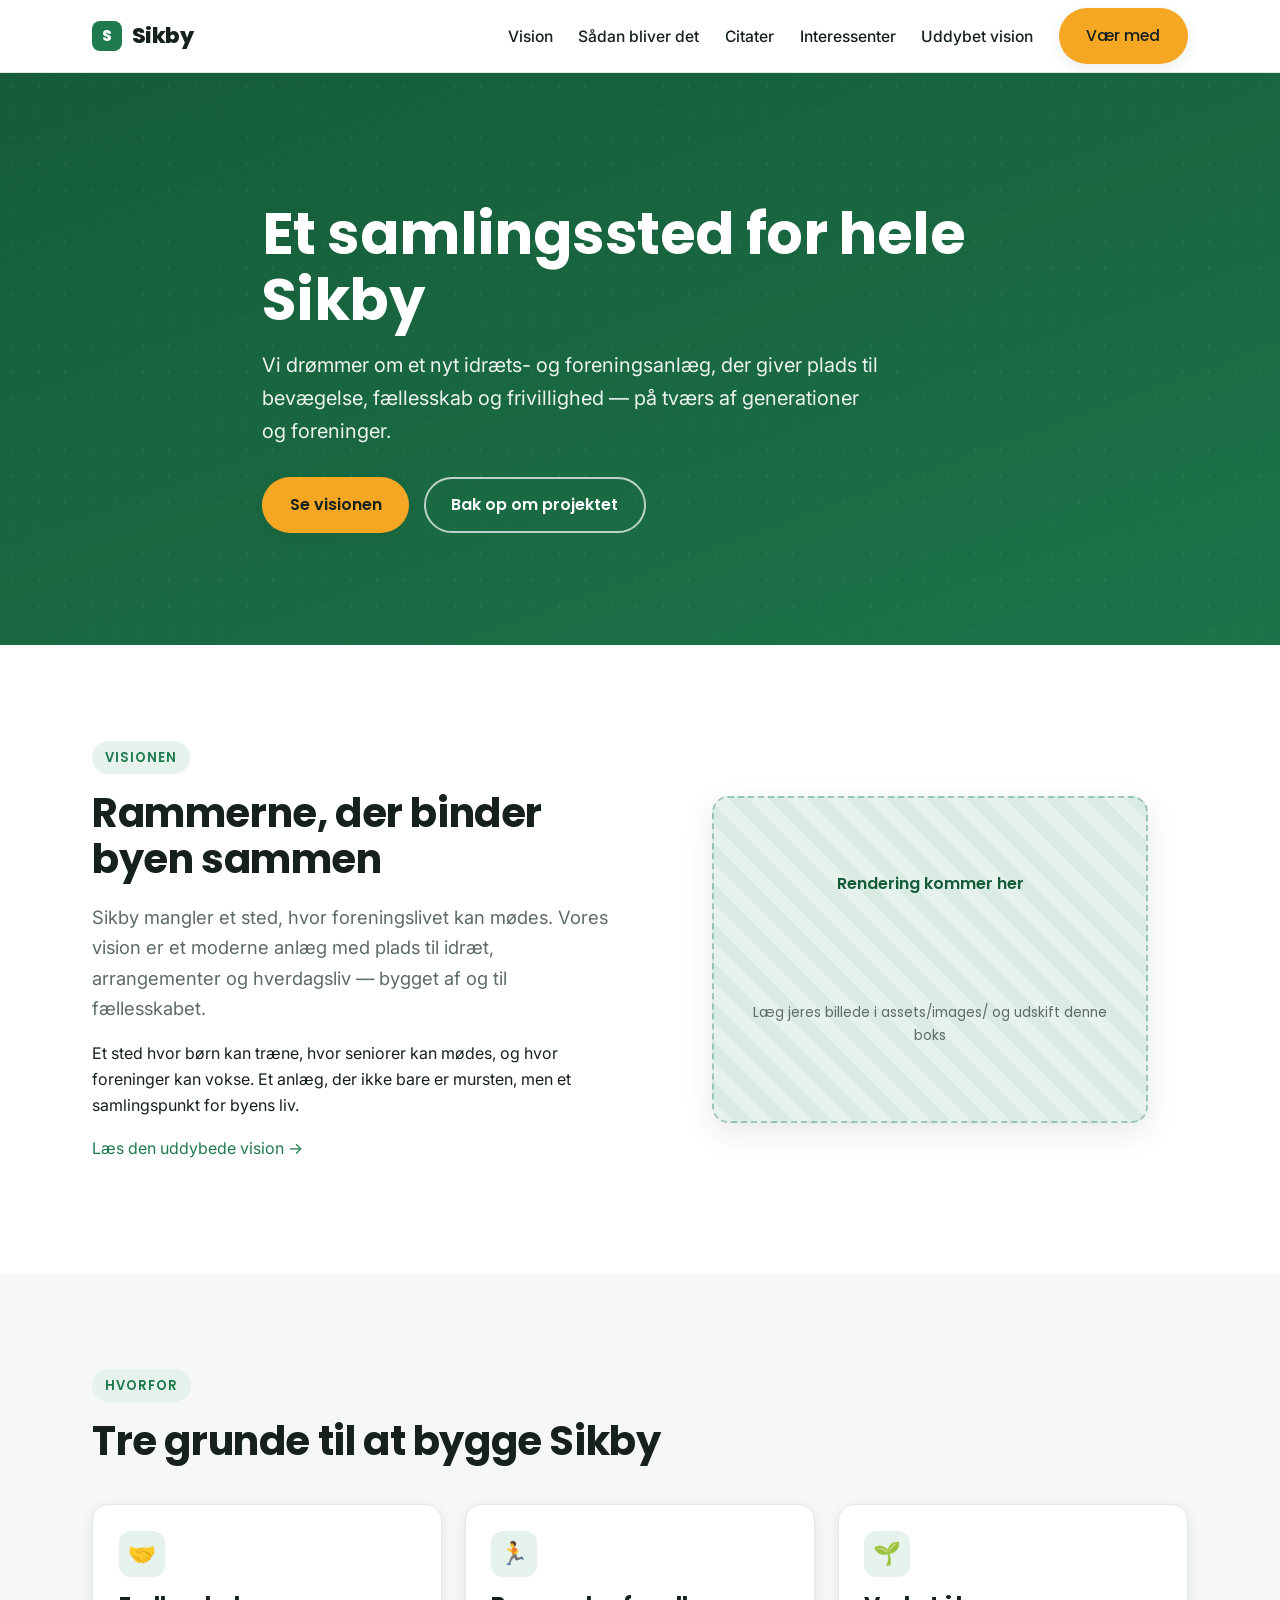
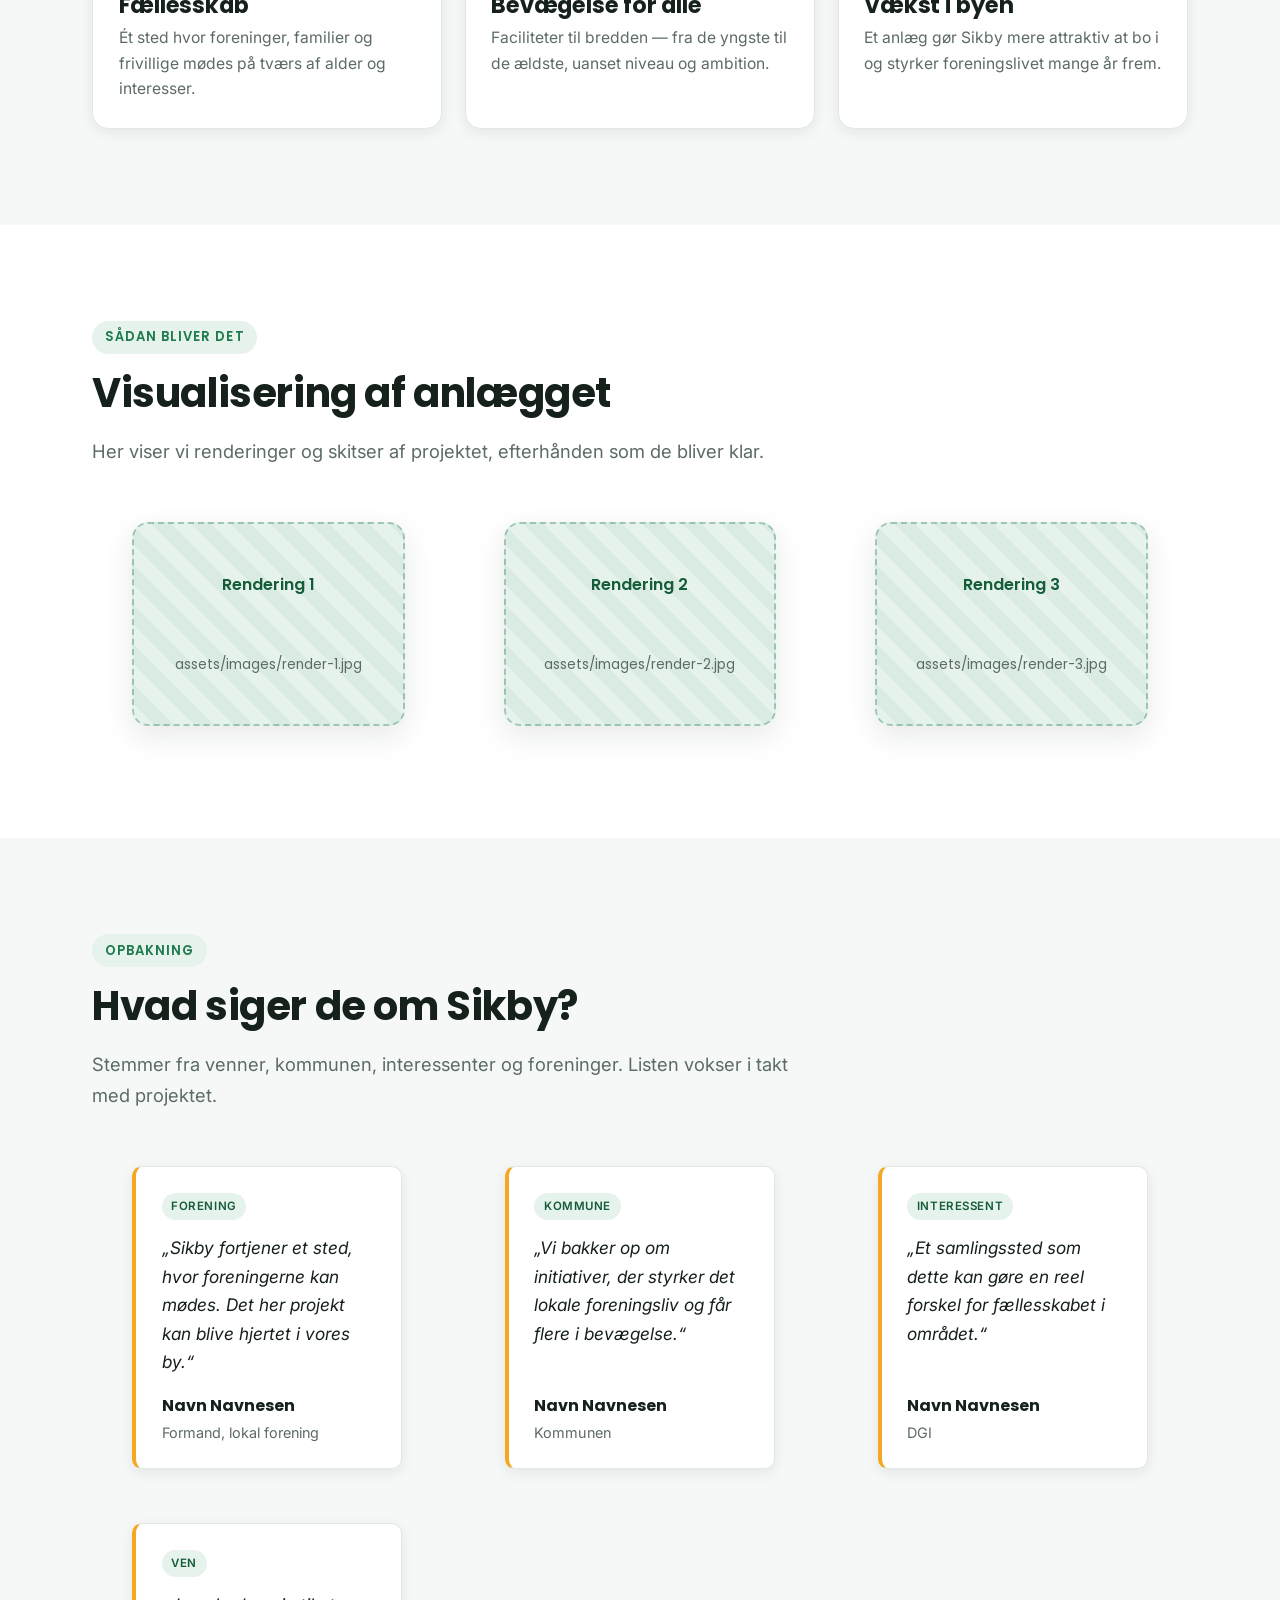
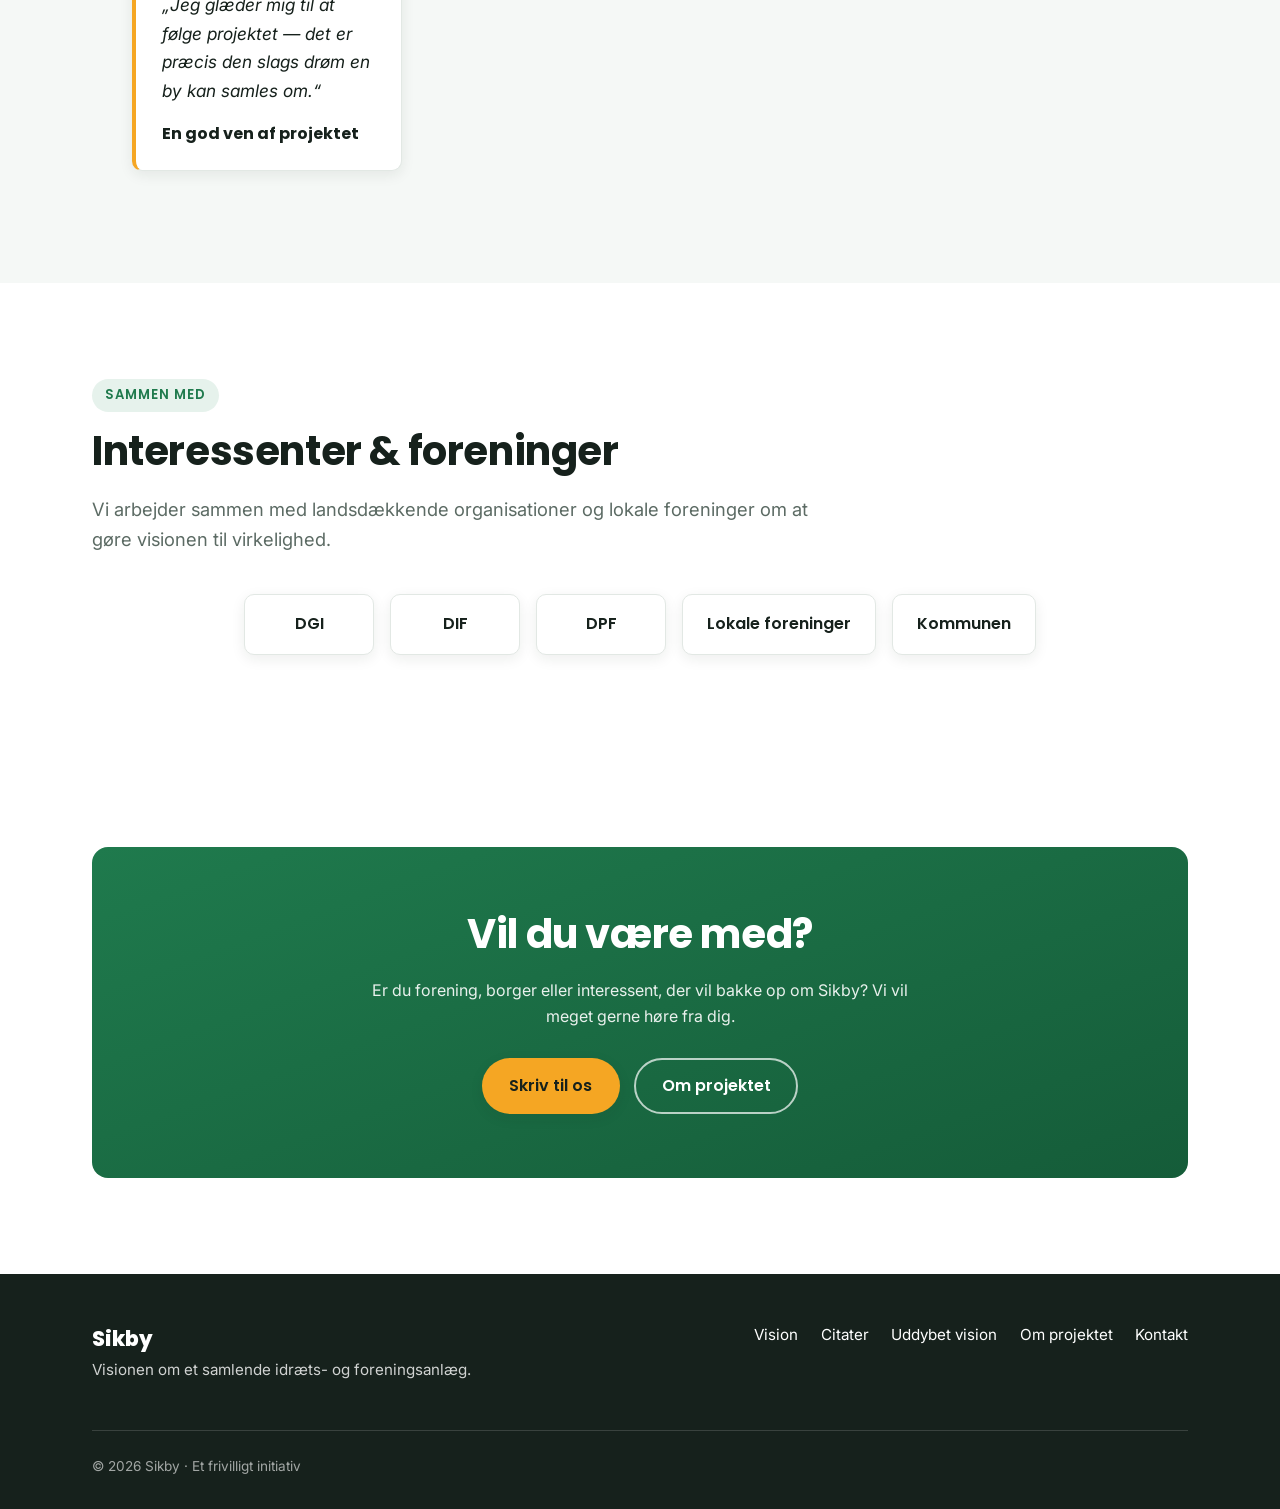
==== index.html @ d3c77702 "Første version af Sikby-sitet: one-page + vision/om undersider" ====
<!DOCTYPE html>
<html lang="da-DK">
<head>
  <meta charset="UTF-8" />
  <meta name="viewport" content="width=device-width, initial-scale=1" />
  <title>Sikby — vores vision for et samlende idræts- og foreningsanlæg</title>
  <meta name="description" content="Sikby: visionen om et nyt idræts- og foreningsanlæg, der samler byens foreninger, borgere og fællesskaber. Se visionen, læs støtten fra kommune og interessenter." />

  <!-- Open Graph (deling på Facebook/LinkedIn) -->
  <meta property="og:title" content="Sikby — vision for et nyt idræts- og foreningsanlæg" />
  <meta property="og:description" content="Et samlingssted for idræt, foreninger og fællesskab. Se visionen." />
  <meta property="og:type" content="website" />
  <meta property="og:locale" content="da_DK" />

  <link rel="preconnect" href="https://fonts.googleapis.com" />
  <link rel="preconnect" href="https://fonts.gstatic.com" crossorigin />
  <link href="https://fonts.googleapis.com/css2?family=Poppins:wght@600;700;800&family=Inter:wght@400;500;600&display=swap" rel="stylesheet" />
  <link rel="stylesheet" href="css/style.css" />
</head>
<body>

  <!-- ============ HEADER ============ -->
  <header class="site-header">
    <nav class="nav container" aria-label="Hovednavigation">
      <a href="index.html" class="brand">
        <span class="logo-dot" aria-hidden="true">S</span>
        Sikby
      </a>
      <button class="nav-toggle" aria-label="Åbn menu" aria-expanded="false" aria-controls="menu">☰</button>
      <ul class="nav-links" id="menu">
        <li><a href="#vision">Vision</a></li>
        <li><a href="#saadan">Sådan bliver det</a></li>
        <li><a href="#citater">Citater</a></li>
        <li><a href="#interessenter">Interessenter</a></li>
        <li><a href="vision.html">Uddybet vision</a></li>
        <li><a class="btn btn-accent" href="#kontakt">Vær med</a></li>
      </ul>
    </nav>
  </header>

  <main>

    <!-- ============ HERO ============ -->
    <section class="hero">
      <div class="container">
        <h1>Et samlingssted for hele Sikby</h1>
        <p>Vi drømmer om et nyt idræts- og foreningsanlæg, der giver plads til bevægelse, fællesskab og frivillighed — på tværs af generationer og foreninger.</p>
        <div class="hero-actions">
          <a class="btn btn-accent" href="#vision">Se visionen</a>
          <a class="btn btn-ghost" href="#kontakt">Bak op om projektet</a>
        </div>
      </div>
    </section>

    <!-- ============ VISION ============ -->
    <section id="vision">
      <div class="container">
        <div class="split">
          <div class="reveal">
            <span class="eyebrow">Visionen</span>
            <h2>Rammerne, der binder byen sammen</h2>
            <p class="lead">Sikby mangler et sted, hvor foreningslivet kan mødes. Vores vision er et moderne anlæg med plads til idræt, arrangementer og hverdagsliv — bygget af og til fællesskabet.</p>
            <p>Et sted hvor børn kan træne, hvor seniorer kan mødes, og hvor foreninger kan vokse. Et anlæg, der ikke bare er mursten, men et samlingspunkt for byens liv.</p>
            <p><a href="vision.html">Læs den uddybede vision →</a></p>
          </div>
          <figure class="figure reveal">
            <!-- Erstat placeholder med jeres rendering: <img src="assets/images/vision.jpg" alt="Rendering af det kommende anlæg"> -->
            <div class="placeholder">
              Rendering kommer her
              <span>Læg jeres billede i assets/images/ og udskift denne boks</span>
            </div>
          </figure>
        </div>
      </div>
    </section>

    <!-- ============ PILLARS ============ -->
    <section class="section-alt">
      <div class="container">
        <div class="section-head reveal">
          <span class="eyebrow">Hvorfor</span>
          <h2>Tre grunde til at bygge Sikby</h2>
        </div>
        <div class="grid-cards">
          <article class="card reveal">
            <div class="icon" aria-hidden="true">🤝</div>
            <h3>Fællesskab</h3>
            <p>Ét sted hvor foreninger, familier og frivillige mødes på tværs af alder og interesser.</p>
          </article>
          <article class="card reveal">
            <div class="icon" aria-hidden="true">🏃</div>
            <h3>Bevægelse for alle</h3>
            <p>Faciliteter til bredden — fra de yngste til de ældste, uanset niveau og ambition.</p>
          </article>
          <article class="card reveal">
            <div class="icon" aria-hidden="true">🌱</div>
            <h3>Vækst i byen</h3>
            <p>Et anlæg gør Sikby mere attraktiv at bo i og styrker foreningslivet mange år frem.</p>
          </article>
        </div>
      </div>
    </section>

    <!-- ============ SÅDAN BLIVER DET (galleri) ============ -->
    <section id="saadan">
      <div class="container">
        <div class="section-head reveal">
          <span class="eyebrow">Sådan bliver det</span>
          <h2>Visualisering af anlægget</h2>
          <p class="lead">Her viser vi renderinger og skitser af projektet, efterhånden som de bliver klar.</p>
        </div>
        <div class="gallery">
          <figure class="figure reveal">
            <div class="placeholder">Rendering 1<span>assets/images/render-1.jpg</span></div>
          </figure>
          <figure class="figure reveal">
            <div class="placeholder">Rendering 2<span>assets/images/render-2.jpg</span></div>
          </figure>
          <figure class="figure reveal">
            <div class="placeholder">Rendering 3<span>assets/images/render-3.jpg</span></div>
          </figure>
        </div>
      </div>
    </section>

    <!-- ============ CITATER ============ -->
    <section id="citater" class="section-alt">
      <div class="container">
        <div class="section-head reveal">
          <span class="eyebrow">Opbakning</span>
          <h2>Hvad siger de om Sikby?</h2>
          <p class="lead">Stemmer fra venner, kommunen, interessenter og foreninger. Listen vokser i takt med projektet.</p>
        </div>
        <!-- Citater indlæses fra data/quotes.json af js/main.js -->
        <div class="quotes" id="quotes-list" aria-live="polite">
          <p class="quotes-empty">Indlæser citater …</p>
        </div>
      </div>
    </section>

    <!-- ============ INTERESSENTER ============ -->
    <section id="interessenter">
      <div class="container">
        <div class="section-head reveal">
          <span class="eyebrow">Sammen med</span>
          <h2>Interessenter & foreninger</h2>
          <p class="lead">Vi arbejder sammen med landsdækkende organisationer og lokale foreninger om at gøre visionen til virkelighed.</p>
        </div>
        <div class="logos reveal">
          <!-- Skift teksten ud med logo-billeder når de er klar:
               <span class="logo-chip"><img src="assets/images/logo-dgi.svg" alt="DGI"></span> -->
          <span class="logo-chip">DGI</span>
          <span class="logo-chip">DIF</span>
          <span class="logo-chip">DPF</span>
          <span class="logo-chip">Lokale foreninger</span>
          <span class="logo-chip">Kommunen</span>
        </div>
      </div>
    </section>

    <!-- ============ CTA / KONTAKT ============ -->
    <section id="kontakt">
      <div class="container">
        <div class="cta reveal">
          <h2>Vil du være med?</h2>
          <p>Er du forening, borger eller interessent, der vil bakke op om Sikby? Vi vil meget gerne høre fra dig.</p>
          <div class="hero-actions">
            <a class="btn btn-accent" href="mailto:kontakt@sikby.dk">Skriv til os</a>
            <a class="btn btn-ghost" href="om.html">Om projektet</a>
          </div>
        </div>
      </div>
    </section>

  </main>

  <!-- ============ FOOTER ============ -->
  <footer class="site-footer">
    <div class="container">
      <div class="footer-grid">
        <div>
          <div class="footer-brand">Sikby</div>
          <p>Visionen om et samlende idræts- og foreningsanlæg.</p>
        </div>
        <ul class="footer-links">
          <li><a href="#vision">Vision</a></li>
          <li><a href="#citater">Citater</a></li>
          <li><a href="vision.html">Uddybet vision</a></li>
          <li><a href="om.html">Om projektet</a></li>
          <li><a href="#kontakt">Kontakt</a></li>
        </ul>
      </div>
      <div class="footer-bottom">
        © <span id="year"></span> Sikby · Et frivilligt initiativ
      </div>
    </div>
  </footer>

  <script src="js/main.js"></script>
</body>
</html>
---- css/style.css ----
/* ============================================================
   SIKBY — stylesheet
   Farver, fonte og logo styres via CSS-variabler herunder.
   Skift dem, når den endelige visuelle identitet er klar.
   ============================================================ */

:root {
  /* --- Brandfarver (skift disse for at re-brande hele sitet) --- */
  --color-primary:        #1f7a4d;   /* hovedfarve — grøn (idræt/natur) */
  --color-primary-dark:   #155c39;
  --color-primary-light:  #e6f2ec;
  --color-accent:         #f5a623;   /* energisk accent — orange/amber */
  --color-accent-dark:    #d98a0b;

  /* --- Neutrale --- */
  --color-ink:            #16211c;   /* tekst */
  --color-muted:          #5c6b64;   /* dæmpet tekst */
  --color-bg:             #ffffff;
  --color-bg-alt:         #f5f8f6;   /* sektions-baggrund */
  --color-line:           #e2e8e4;

  /* --- Typografi --- */
  --font-head: "Poppins", system-ui, -apple-system, "Segoe UI", sans-serif;
  --font-body: "Inter", system-ui, -apple-system, "Segoe UI", sans-serif;

  /* --- Layout --- */
  --maxw: 1160px;
  --radius: 16px;
  --radius-sm: 10px;
  --shadow: 0 10px 30px rgba(20, 40, 30, 0.10);
  --shadow-sm: 0 4px 14px rgba(20, 40, 30, 0.08);
  --gap: clamp(1rem, 3vw, 2rem);
}

/* ------------------------------------------------------------ */
/* Reset / grundlag                                             */
/* ------------------------------------------------------------ */
*, *::before, *::after { box-sizing: border-box; }
html { scroll-behavior: smooth; scroll-padding-top: 84px; }
body {
  margin: 0;
  font-family: var(--font-body);
  color: var(--color-ink);
  background: var(--color-bg);
  line-height: 1.65;
  -webkit-font-smoothing: antialiased;
}
img { max-width: 100%; display: block; }
a { color: var(--color-primary); text-decoration: none; }
a:hover { text-decoration: underline; }

h1, h2, h3, h4 {
  font-family: var(--font-head);
  line-height: 1.15;
  margin: 0 0 .5em;
  font-weight: 700;
  letter-spacing: -0.01em;
}
h1 { font-size: clamp(2.2rem, 5.5vw, 3.6rem); }
h2 { font-size: clamp(1.7rem, 3.5vw, 2.5rem); }
h3 { font-size: clamp(1.15rem, 2vw, 1.4rem); }
p  { margin: 0 0 1rem; }

.container {
  width: 100%;
  max-width: var(--maxw);
  margin-inline: auto;
  padding-inline: clamp(1rem, 4vw, 2rem);
}

/* ------------------------------------------------------------ */
/* Knapper                                                      */
/* ------------------------------------------------------------ */
.btn {
  display: inline-block;
  font-family: var(--font-head);
  font-weight: 600;
  font-size: 1rem;
  padding: .8rem 1.6rem;
  border-radius: 999px;
  border: 2px solid transparent;
  cursor: pointer;
  transition: transform .15s ease, box-shadow .15s ease, background .15s ease;
  text-decoration: none;
}
.btn:hover { text-decoration: none; transform: translateY(-2px); }
.btn-primary { background: var(--color-primary); color: #fff; box-shadow: var(--shadow-sm); }
.btn-primary:hover { background: var(--color-primary-dark); }
.btn-accent { background: var(--color-accent); color: #16211c; box-shadow: var(--shadow-sm); }
.btn-accent:hover { background: var(--color-accent-dark); }
.btn-ghost { background: transparent; color: #fff; border-color: rgba(255,255,255,.7); }
.btn-ghost:hover { background: rgba(255,255,255,.12); }

/* ------------------------------------------------------------ */
/* Header / navigation                                          */
/* ------------------------------------------------------------ */
.site-header {
  position: sticky;
  top: 0;
  z-index: 100;
  background: rgba(255,255,255,.92);
  backdrop-filter: blur(8px);
  border-bottom: 1px solid var(--color-line);
}
.nav {
  display: flex;
  align-items: center;
  justify-content: space-between;
  height: 72px;
}
.brand {
  display: flex;
  align-items: center;
  gap: .6rem;
  font-family: var(--font-head);
  font-weight: 800;
  font-size: 1.35rem;
  color: var(--color-ink);
  letter-spacing: -0.02em;
}
.brand:hover { text-decoration: none; }
.brand .logo-dot {
  width: 30px; height: 30px; border-radius: 8px;
  background: var(--color-primary);
  display: inline-grid; place-items: center;
  color: #fff; font-size: .95rem;
}
.nav-links {
  display: flex;
  align-items: center;
  gap: 1.6rem;
  list-style: none;
  margin: 0; padding: 0;
}
.nav-links a {
  color: var(--color-ink);
  font-weight: 500;
  font-size: .98rem;
}
.nav-links a:hover { color: var(--color-primary); text-decoration: none; }
.nav-toggle {
  display: none;
  background: none; border: 0; cursor: pointer;
  padding: .4rem; font-size: 1.6rem; color: var(--color-ink);
}

@media (max-width: 820px) {
  .nav-toggle { display: block; }
  .nav-links {
    position: absolute;
    top: 72px; left: 0; right: 0;
    flex-direction: column;
    align-items: flex-start;
    gap: 0;
    background: #fff;
    border-bottom: 1px solid var(--color-line);
    padding: .5rem 0;
    box-shadow: var(--shadow);
    display: none;
  }
  .nav-links.open { display: flex; }
  .nav-links li { width: 100%; }
  .nav-links a { display: block; padding: .9rem clamp(1rem, 4vw, 2rem); width: 100%; }
  .nav-links .btn { margin: .5rem clamp(1rem, 4vw, 2rem); }
}

/* ------------------------------------------------------------ */
/* Sektioner                                                    */
/* ------------------------------------------------------------ */
section { padding: clamp(3.5rem, 8vw, 6rem) 0; }
.section-alt { background: var(--color-bg-alt); }
.section-head { max-width: 720px; margin-bottom: 2.5rem; }
.eyebrow {
  display: inline-block;
  font-family: var(--font-head);
  font-weight: 600;
  font-size: .82rem;
  letter-spacing: .08em;
  text-transform: uppercase;
  color: var(--color-primary);
  background: var(--color-primary-light);
  padding: .35rem .8rem;
  border-radius: 999px;
  margin-bottom: 1rem;
}
.lead { font-size: 1.15rem; color: var(--color-muted); }

/* ------------------------------------------------------------ */
/* Hero                                                         */
/* ------------------------------------------------------------ */
.hero {
  position: relative;
  color: #fff;
  padding: clamp(4rem, 12vw, 8rem) 0 clamp(4rem, 10vw, 7rem);
  background:
    linear-gradient(160deg, rgba(21,92,57,.92), rgba(31,122,77,.78)),
    var(--color-primary-dark);
  overflow: hidden;
}
.hero::after {
  /* dekorativt mønster / kan erstattes af et baggrundsfoto senere */
  content: "";
  position: absolute; inset: 0;
  background-image: radial-gradient(rgba(255,255,255,.10) 1.5px, transparent 1.5px);
  background-size: 26px 26px;
  opacity: .6;
  pointer-events: none;
}
.hero .container { position: relative; z-index: 1; max-width: 820px; }
.hero h1 { color: #fff; margin-bottom: 1rem; }
.hero p { font-size: 1.25rem; color: rgba(255,255,255,.92); max-width: 620px; }
.hero-actions { display: flex; flex-wrap: wrap; gap: .9rem; margin-top: 1.8rem; }

/* ------------------------------------------------------------ */
/* Vision (billede + tekst)                                     */
/* ------------------------------------------------------------ */
.split {
  display: grid;
  grid-template-columns: 1fr 1fr;
  gap: clamp(2rem, 5vw, 4rem);
  align-items: center;
}
@media (max-width: 820px) { .split { grid-template-columns: 1fr; } }

.figure {
  border-radius: var(--radius);
  overflow: hidden;
  box-shadow: var(--shadow);
  background: var(--color-primary-light);
}
.figure img { width: 100%; height: 100%; object-fit: cover; aspect-ratio: 4/3; }
.figure figcaption {
  font-size: .85rem; color: var(--color-muted);
  padding: .6rem .9rem; background: #fff;
}

/* Placeholder-boks til billeder der endnu ikke er uploadet */
.placeholder {
  aspect-ratio: 4/3;
  display: grid; place-items: center;
  text-align: center;
  color: var(--color-primary-dark);
  background:
    repeating-linear-gradient(45deg, transparent, transparent 14px, rgba(31,122,77,.06) 14px, rgba(31,122,77,.06) 28px),
    var(--color-primary-light);
  border: 2px dashed rgba(31,122,77,.35);
  border-radius: var(--radius);
  padding: 1.5rem;
  font-family: var(--font-head);
  font-weight: 600;
}
.placeholder span { display:block; font-weight: 400; font-size:.85rem; color: var(--color-muted); margin-top:.4rem; }

/* ------------------------------------------------------------ */
/* Feature/pillar-kort                                          */
/* ------------------------------------------------------------ */
.grid-cards {
  display: grid;
  grid-template-columns: repeat(auto-fit, minmax(240px, 1fr));
  gap: 1.4rem;
}
.card {
  background: #fff;
  border: 1px solid var(--color-line);
  border-radius: var(--radius);
  padding: 1.6rem;
  box-shadow: var(--shadow-sm);
  transition: transform .15s ease, box-shadow .15s ease;
}
.card:hover { transform: translateY(-4px); box-shadow: var(--shadow); }
.card .icon {
  width: 46px; height: 46px; border-radius: 12px;
  background: var(--color-primary-light); color: var(--color-primary);
  display: grid; place-items: center; font-size: 1.4rem;
  margin-bottom: 1rem;
}
.card h3 { margin-bottom: .4rem; }
.card p { color: var(--color-muted); margin: 0; font-size: .98rem; }

/* ------------------------------------------------------------ */
/* Galleri (renderinger)                                        */
/* ------------------------------------------------------------ */
.gallery {
  display: grid;
  grid-template-columns: repeat(auto-fit, minmax(260px, 1fr));
  gap: 1.2rem;
}

/* ------------------------------------------------------------ */
/* Citater                                                      */
/* ------------------------------------------------------------ */
.quotes {
  display: grid;
  grid-template-columns: repeat(auto-fill, minmax(300px, 1fr));
  gap: 1.4rem;
}
.quote {
  background: #fff;
  border: 1px solid var(--color-line);
  border-left: 4px solid var(--color-accent);
  border-radius: var(--radius-sm);
  padding: 1.6rem 1.6rem 1.4rem;
  box-shadow: var(--shadow-sm);
  display: flex; flex-direction: column;
}
.quote blockquote {
  margin: 0 0 1rem;
  font-size: 1.08rem;
  font-style: italic;
  color: var(--color-ink);
}
.quote .who { margin-top: auto; }
.quote .who strong { display: block; font-family: var(--font-head); }
.quote .who span { font-size: .9rem; color: var(--color-muted); }
.quote .role-tag {
  align-self: flex-start;
  font-size: .72rem; letter-spacing: .05em; text-transform: uppercase;
  font-weight: 600;
  color: var(--color-primary-dark);
  background: var(--color-primary-light);
  padding: .25rem .6rem; border-radius: 999px;
  margin-bottom: .9rem;
}
.quotes-empty { color: var(--color-muted); font-style: italic; }

/* ------------------------------------------------------------ */
/* Interessenter / logoer                                       */
/* ------------------------------------------------------------ */
.logos {
  display: flex; flex-wrap: wrap; gap: 1rem; justify-content: center;
}
.logo-chip {
  display: flex; align-items: center; gap: .6rem;
  background: #fff; border: 1px solid var(--color-line);
  border-radius: var(--radius-sm);
  padding: 1rem 1.5rem;
  font-family: var(--font-head); font-weight: 600;
  color: var(--color-ink);
  box-shadow: var(--shadow-sm);
  min-width: 130px; justify-content: center;
}
.logo-chip img { height: 40px; width: auto; }

/* ------------------------------------------------------------ */
/* CTA / kontakt                                                */
/* ------------------------------------------------------------ */
.cta {
  background: linear-gradient(160deg, var(--color-primary), var(--color-primary-dark));
  color: #fff; text-align: center;
  border-radius: var(--radius);
  padding: clamp(2.5rem, 6vw, 4rem);
}
.cta h2 { color: #fff; }
.cta p { color: rgba(255,255,255,.9); max-width: 560px; margin-inline: auto; }
.cta .hero-actions { justify-content: center; }

/* ------------------------------------------------------------ */
/* Footer                                                       */
/* ------------------------------------------------------------ */
.site-footer {
  background: var(--color-ink);
  color: rgba(255,255,255,.8);
  padding: 3rem 0 2rem;
  font-size: .95rem;
}
.site-footer a { color: #fff; }
.footer-grid {
  display: flex; flex-wrap: wrap; gap: 2rem;
  justify-content: space-between; align-items: flex-start;
}
.footer-brand { font-family: var(--font-head); font-weight: 800; font-size: 1.3rem; color:#fff; }
.footer-links { display: flex; flex-wrap: wrap; gap: 1.4rem; list-style: none; padding: 0; margin: 0; }
.footer-bottom {
  margin-top: 2rem; padding-top: 1.5rem;
  border-top: 1px solid rgba(255,255,255,.15);
  font-size: .85rem; color: rgba(255,255,255,.6);
}

/* ------------------------------------------------------------ */
/* Reveal-animation ved scroll                                  */
/* ------------------------------------------------------------ */
.reveal { opacity: 0; transform: translateY(24px); transition: opacity .6s ease, transform .6s ease; }
.reveal.visible { opacity: 1; transform: none; }
@media (prefers-reduced-motion: reduce) {
  html { scroll-behavior: auto; }
  .reveal { opacity: 1; transform: none; transition: none; }
}
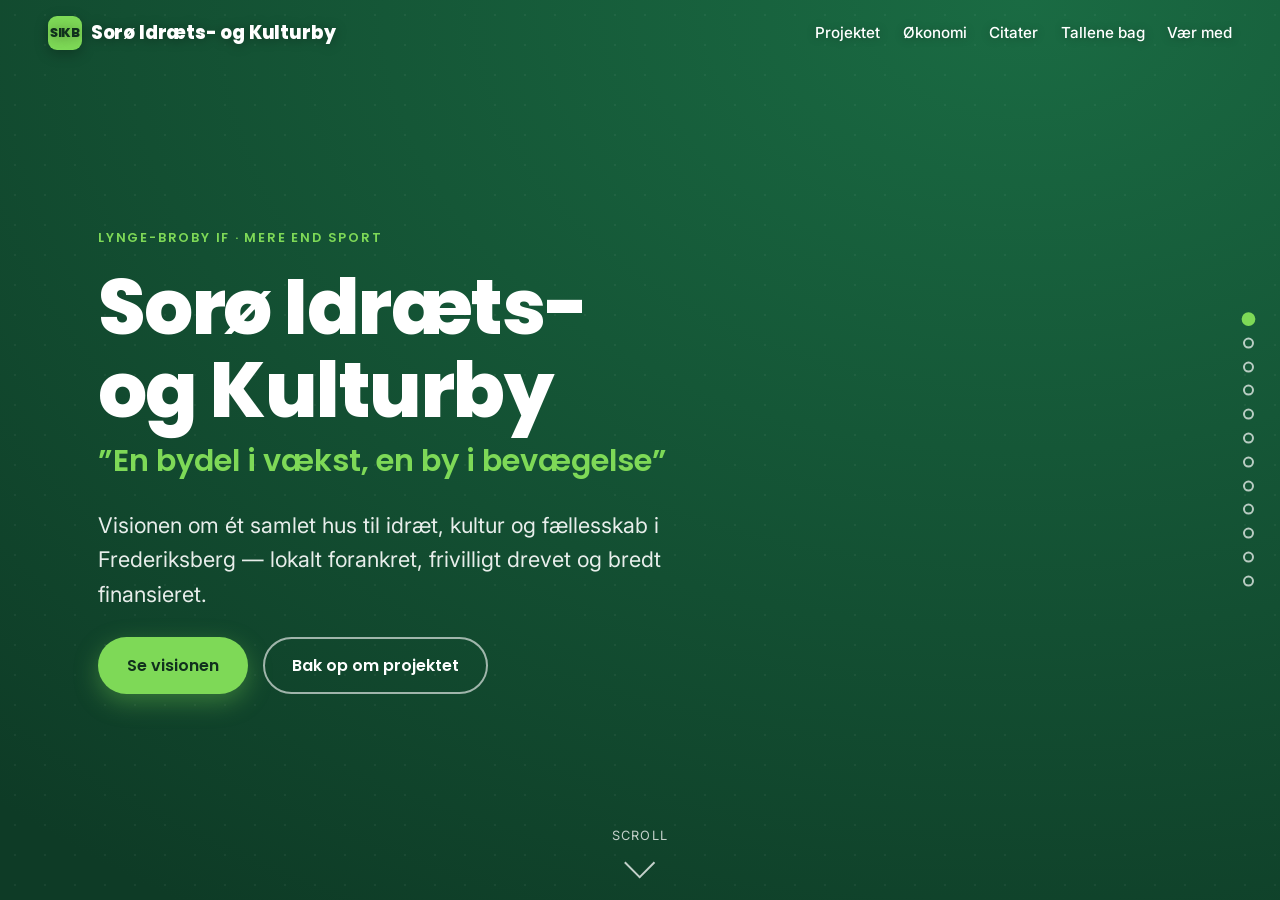
==== commit 144a0d7a: "Rebrand til Sorø Idræts- og Kulturby (SIKB) + fuldskærms slide-deck - Forsiden bygget om til scroll-" ====
--- a/index.html
+++ b/index.html
@@ -3,12 +3,11 @@
 <head>
   <meta charset="UTF-8" />
   <meta name="viewport" content="width=device-width, initial-scale=1" />
-  <title>Sikby — vores vision for et samlende idræts- og foreningsanlæg</title>
-  <meta name="description" content="Sikby: visionen om et nyt idræts- og foreningsanlæg, der samler byens foreninger, borgere og fællesskaber. Se visionen, læs støtten fra kommune og interessenter." />
-
-  <!-- Open Graph (deling på Facebook/LinkedIn) -->
-  <meta property="og:title" content="Sikby — vision for et nyt idræts- og foreningsanlæg" />
-  <meta property="og:description" content="Et samlingssted for idræt, foreninger og fællesskab. Se visionen." />
+  <title>Sorø Idræts- og Kulturby (SIKB) — En bydel i vækst, en by i bevægelse</title>
+  <meta name="description" content="Sorø Idræts- og Kulturby (SIKB): visionen om et samlet idræts- og kulturhus på Dyhr Park, Frederiksberg. Bygget af Lynge-Broby IF — lokalt forankret, frivilligt drevet, bredt finansieret." />
+
+  <meta property="og:title" content="Sorø Idræts- og Kulturby (SIKB)" />
+  <meta property="og:description" content="En bydel i vækst, en by i bevægelse. Visionen om et samlet idræts- og kulturhus i Frederiksberg." />
   <meta property="og:type" content="website" />
   <meta property="og:locale" content="da_DK" />
 
@@ -19,182 +18,224 @@
 </head>
 <body>
 
-  <!-- ============ HEADER ============ -->
-  <header class="site-header">
-    <nav class="nav container" aria-label="Hovednavigation">
-      <a href="index.html" class="brand">
-        <span class="logo-dot" aria-hidden="true">S</span>
-        Sikby
-      </a>
-      <button class="nav-toggle" aria-label="Åbn menu" aria-expanded="false" aria-controls="menu">☰</button>
-      <ul class="nav-links" id="menu">
-        <li><a href="#vision">Vision</a></li>
-        <li><a href="#saadan">Sådan bliver det</a></li>
-        <li><a href="#citater">Citater</a></li>
-        <li><a href="#interessenter">Interessenter</a></li>
-        <li><a href="vision.html">Uddybet vision</a></li>
-        <li><a class="btn btn-accent" href="#kontakt">Vær med</a></li>
-      </ul>
+  <div class="progress" id="progress"></div>
+
+  <!-- ============ TOP-BAR ============ -->
+  <div class="topbar">
+    <a href="index.html" class="brand"><span class="mark">SIKB</span>Sorø Idræts- og Kulturby</a>
+    <nav class="top-links" aria-label="Genveje">
+      <a href="#slide-projektet">Projektet</a>
+      <a href="#slide-oekonomi">Økonomi</a>
+      <a href="#slide-citater">Citater</a>
+      <a href="oekonomi.html">Tallene bag</a>
+      <a href="#slide-kontakt">Vær med</a>
     </nav>
-  </header>
-
-  <main>
-
-    <!-- ============ HERO ============ -->
-    <section class="hero">
-      <div class="container">
-        <h1>Et samlingssted for hele Sikby</h1>
-        <p>Vi drømmer om et nyt idræts- og foreningsanlæg, der giver plads til bevægelse, fællesskab og frivillighed — på tværs af generationer og foreninger.</p>
-        <div class="hero-actions">
-          <a class="btn btn-accent" href="#vision">Se visionen</a>
-          <a class="btn btn-ghost" href="#kontakt">Bak op om projektet</a>
-        </div>
-      </div>
-    </section>
-
-    <!-- ============ VISION ============ -->
-    <section id="vision">
+  </div>
+
+  <!-- ============ PRIK-NAVIGATION ============ -->
+  <nav class="dots" id="dots" aria-label="Slide-navigation"></nav>
+
+  <!-- ============ DECK ============ -->
+  <main class="deck" id="deck">
+
+    <!-- 1 · HERO -->
+    <section class="slide slide-dark hero-slide" id="slide-hero" data-label="Forside">
+      <div class="container">
+        <span class="kicker reveal">Lynge-Broby IF · Mere end sport</span>
+        <h1 class="reveal d1">Sorø Idræts-<br>og Kulturby</h1>
+        <p class="hero-tagline reveal d2">”En bydel i vækst, en by i bevægelse”</p>
+        <p class="slide-lead reveal d3">Visionen om ét samlet hus til idræt, kultur og fællesskab i Frederiksberg — lokalt forankret, frivilligt drevet og bredt finansieret.</p>
+        <div class="hero-actions reveal d4">
+          <a class="btn btn-lime" href="#slide-behovet">Se visionen</a>
+          <a class="btn btn-ghost" href="#slide-kontakt">Bak op om projektet</a>
+        </div>
+      </div>
+      <div class="scroll-hint" aria-hidden="true"><span>Scroll</span><span class="chev"></span></div>
+    </section>
+
+    <!-- 2 · BEHOVET -->
+    <section class="slide slide-light" id="slide-behovet" data-label="Behovet">
+      <div class="container">
+        <div class="section-head">
+          <span class="kicker reveal">Behovet</span>
+          <h2 class="reveal d1">Hvorfor — og hvorfor nu</h2>
+          <p class="slide-lead reveal d2">Frederiksberg-bydelen vokser hurtigt — men mangler idræts-, kultur- og mødesteder. Behovet er akut og anerkendt.</p>
+        </div>
+        <div class="grid-cards">
+          <article class="card reveal d2"><div class="num">1</div><h3>Et anerkendt behov</h3><p>Også kommunen ser, at den voksende bydel mangler tilbud til idræt, kultur og samvær på tværs af alder.</p></article>
+          <article class="card reveal d3"><div class="num">2</div><h3>Ellers kommunens opgave</h3><p>Tager foreninger og frivillige ikke lead, skal kommunen selv etablere og drive tilbuddet — for fuld kommunal regning.</p></article>
+          <article class="card reveal d4"><div class="num">3</div><h3>Vi løfter opgaven</h3><p>Lokalt forankret, frivilligt drevet og bredt finansieret. Kommunen bidrager med medfinansiering, ikke fuld udgift.</p></article>
+        </div>
+      </div>
+    </section>
+
+    <!-- 3 · PROJEKTET -->
+    <section class="slide slide-deep" id="slide-projektet" data-label="Projektet">
+      <div class="container">
+        <span class="kicker reveal">Projektet</span>
+        <h2 class="reveal d1">Ca. 2.900 m² under ét tag</h2>
+        <p class="slide-lead reveal d2">Et samlet hus, der giver plads til idræt, kultur og hverdagsliv — side om side.</p>
+        <ul class="facility-list">
+          <li class="reveal d2"><span class="fm">980 m²</span> Multihal</li>
+          <li class="reveal d2"><span class="fm">1.377 m²</span> Padelbaner (5 stk.)</li>
+          <li class="reveal d3"><span class="fm">240 m²</span> Lounge-område</li>
+          <li class="reveal d3"><span class="fm">189 m²</span> Café / klubhus</li>
+          <li class="reveal d4"><span class="fm">2 × 32 m²</span> Omklædning</li>
+          <li class="reveal d4"><span class="fm">+</span> Mødelokale, depot, teknik og WC</li>
+        </ul>
+      </div>
+    </section>
+
+    <!-- 4 · PLACERING -->
+    <section class="slide slide-light" id="slide-placering" data-label="Placering">
       <div class="container">
         <div class="split">
-          <div class="reveal">
-            <span class="eyebrow">Visionen</span>
-            <h2>Rammerne, der binder byen sammen</h2>
-            <p class="lead">Sikby mangler et sted, hvor foreningslivet kan mødes. Vores vision er et moderne anlæg med plads til idræt, arrangementer og hverdagsliv — bygget af og til fællesskabet.</p>
-            <p>Et sted hvor børn kan træne, hvor seniorer kan mødes, og hvor foreninger kan vokse. Et anlæg, der ikke bare er mursten, men et samlingspunkt for byens liv.</p>
-            <p><a href="vision.html">Læs den uddybede vision →</a></p>
-          </div>
-          <figure class="figure reveal">
-            <!-- Erstat placeholder med jeres rendering: <img src="assets/images/vision.jpg" alt="Rendering af det kommende anlæg"> -->
-            <div class="placeholder">
-              Rendering kommer her
-              <span>Læg jeres billede i assets/images/ og udskift denne boks</span>
-            </div>
+          <div>
+            <span class="kicker reveal">Placering</span>
+            <h2 class="reveal d1">På Dyhr Park, Frederiksberg</h2>
+            <p class="slide-lead reveal d2">Hallen placeres på græsanlægget, ca. 75–100 m fra den eksisterende hal.</p>
+            <p class="reveal d3">Det bevarer kunstgræs- og fodboldbanerne og giver plads til en samlet sportsby på sigt.</p>
+          </div>
+          <figure class="figure reveal d2">
+            <!-- Erstat med kort eller foto: <img src="assets/images/placering.jpg" alt="Placering på Dyhr Park"> -->
+            <div class="placeholder">Kort / luftfoto<span>assets/images/placering.jpg</span></div>
           </figure>
         </div>
       </div>
     </section>
 
-    <!-- ============ PILLARS ============ -->
-    <section class="section-alt">
-      <div class="container">
-        <div class="section-head reveal">
-          <span class="eyebrow">Hvorfor</span>
-          <h2>Tre grunde til at bygge Sikby</h2>
+    <!-- 5 · VISUALISERING -->
+    <section class="slide slide-deep" id="slide-visualisering" data-label="Visualisering">
+      <div class="container">
+        <div class="section-head">
+          <span class="kicker reveal">Sådan kommer det til at se ud</span>
+          <h2 class="reveal d1">Visualisering af huset</h2>
+          <p class="slide-lead reveal d2">Stemningsbilleder af, hvordan huset kan tage sig ud — med café og ophold ud mod fodboldbanerne. Det endelige udtryk fastlægges i projekteringen.</p>
         </div>
         <div class="grid-cards">
-          <article class="card reveal">
-            <div class="icon" aria-hidden="true">🤝</div>
-            <h3>Fællesskab</h3>
-            <p>Ét sted hvor foreninger, familier og frivillige mødes på tværs af alder og interesser.</p>
-          </article>
-          <article class="card reveal">
-            <div class="icon" aria-hidden="true">🏃</div>
-            <h3>Bevægelse for alle</h3>
-            <p>Faciliteter til bredden — fra de yngste til de ældste, uanset niveau og ambition.</p>
-          </article>
-          <article class="card reveal">
-            <div class="icon" aria-hidden="true">🌱</div>
-            <h3>Vækst i byen</h3>
-            <p>Et anlæg gør Sikby mere attraktiv at bo i og styrker foreningslivet mange år frem.</p>
-          </article>
-        </div>
-      </div>
-    </section>
-
-    <!-- ============ SÅDAN BLIVER DET (galleri) ============ -->
-    <section id="saadan">
-      <div class="container">
-        <div class="section-head reveal">
-          <span class="eyebrow">Sådan bliver det</span>
-          <h2>Visualisering af anlægget</h2>
-          <p class="lead">Her viser vi renderinger og skitser af projektet, efterhånden som de bliver klar.</p>
-        </div>
-        <div class="gallery">
-          <figure class="figure reveal">
-            <div class="placeholder">Rendering 1<span>assets/images/render-1.jpg</span></div>
-          </figure>
-          <figure class="figure reveal">
-            <div class="placeholder">Rendering 2<span>assets/images/render-2.jpg</span></div>
-          </figure>
-          <figure class="figure reveal">
-            <div class="placeholder">Rendering 3<span>assets/images/render-3.jpg</span></div>
-          </figure>
-        </div>
-      </div>
-    </section>
-
-    <!-- ============ CITATER ============ -->
-    <section id="citater" class="section-alt">
-      <div class="container">
-        <div class="section-head reveal">
-          <span class="eyebrow">Opbakning</span>
-          <h2>Hvad siger de om Sikby?</h2>
-          <p class="lead">Stemmer fra venner, kommunen, interessenter og foreninger. Listen vokser i takt med projektet.</p>
-        </div>
-        <!-- Citater indlæses fra data/quotes.json af js/main.js -->
-        <div class="quotes" id="quotes-list" aria-live="polite">
+          <figure class="figure reveal d2"><div class="placeholder">Rendering 1<span>assets/images/render-1.jpg</span></div></figure>
+          <figure class="figure reveal d3"><div class="placeholder">Rendering 2<span>assets/images/render-2.jpg</span></div></figure>
+          <figure class="figure reveal d4"><div class="placeholder">Rendering 3<span>assets/images/render-3.jpg</span></div></figure>
+        </div>
+      </div>
+    </section>
+
+    <!-- 6 · MERE END PADEL -->
+    <section class="slide slide-light" id="slide-indhold" data-label="Mere end padel">
+      <div class="container">
+        <span class="kicker reveal">Mere end padel</span>
+        <h2 class="reveal d1">Et hus for hele foreningslivet</h2>
+        <div class="cols3">
+          <div class="col-card reveal d2">
+            <h3>Sportshal &amp; padel</h3>
+            <ul><li>Padel</li><li>Foreningsfitness</li><li>E-bike &amp; spinning</li><li>Klatring</li></ul>
+          </div>
+          <div class="col-card reveal d3">
+            <h3>Multihal</h3>
+            <ul><li>Gymnastik</li><li>Dans</li><li>Badminton</li><li>Håndbold</li><li>Multisport for unge</li></ul>
+          </div>
+          <div class="col-card reveal d4">
+            <h3>Klub- &amp; kulturhus</h3>
+            <ul><li>Værested for unge</li><li>Mødested for ældre</li><li>Kultur &amp; foredrag</li><li>Senior- og holdaktiviteter</li></ul>
+          </div>
+        </div>
+        <p class="slide-lead reveal d4" style="margin-top:1.4rem;">Padel rykker ind først og skaber det økonomiske fundament — men fitness, gymnastik, dans og klubliv bliver hurtigt en stor del af livet i huset.</p>
+      </div>
+    </section>
+
+    <!-- 7 · TRE SPOR -->
+    <section class="slide slide-alt" id="slide-spor" data-label="Tre spor">
+      <div class="container">
+        <span class="kicker reveal">Projektets indhold</span>
+        <h2 class="reveal d1">Tre spor, der aktiverer borgerne</h2>
+        <div class="grid-cards">
+          <article class="card reveal d2"><div class="icon">🧓</div><h3>Ældre</h3><p>Et mødested i klublokalet — kaffe, hygge, strik og hækle — kombineret med bevægelse som seniorhold og padel.</p></article>
+          <article class="card reveal d3"><div class="icon">🧒</div><h3>Unge &amp; børn</h3><p>Værested, dans, fitness og padel i idrætsundervisning og SFO. En idrætslærer bygger bro mellem skole og forening.</p></article>
+          <article class="card reveal d4"><div class="icon">🤝</div><h3>Inklusion</h3><p>Foreningsfællesskab for børn med særlige behov — på tværs af idrætsgrene, inspireret af Lykkeligaen.</p></article>
+        </div>
+      </div>
+    </section>
+
+    <!-- 8 · VOKSET -->
+    <section class="slide slide-deep" id="slide-vokset" data-label="Sådan er det vokset">
+      <div class="container">
+        <span class="kicker reveal">Sådan er projektet vokset</span>
+        <h2 class="reveal d1">Fra lille padelprojekt til samlet idræts- og kulturby</h2>
+        <div class="timeline">
+          <div class="tl-step reveal d2" data-step="1"><h3>Start</h3><p>Et lille foreningsprojekt: padel, fitness og klatring — helt uden kommunal medfinansiering.</p></div>
+          <div class="tl-step reveal d3" data-step="2"><h3>Vokset</h3><p>Udviklet til at understøtte kommunens og Frederiksbergs vækst og den manglende mulighed for aktiviteter.</p></div>
+          <div class="tl-step reveal d4" data-step="3"><h3>Nu</h3><p>Et samlet forslag til idræt og kultur — hvor øget vækst bliver til øget bevægelse.</p></div>
+        </div>
+      </div>
+    </section>
+
+    <!-- 9 · ØKONOMI -->
+    <section class="slide slide-light" id="slide-oekonomi" data-label="Økonomi">
+      <div class="container">
+        <span class="kicker reveal">Det korte budskab</span>
+        <h2 class="reveal d1">Finansieret bredt — medfinansiering, ikke byrde</h2>
+        <p class="slide-lead reveal d2">Samlet anlægsbudget: <strong data-count="34.8" data-suffix=" mio. kr." data-dec="1">34,8 mio. kr.</strong> ekskl. moms — arkitekt-gennemgået.</p>
+        <div class="finance" id="finance">
+          <div class="fin-row reveal d2"><div class="fin-top"><span>Kommunalt anlægstilskud</span><small>20 mio. kr.</small></div><div class="fin-bar"><span data-pct="57"></span></div></div>
+          <div class="fin-row reveal d3"><div class="fin-top"><span>Lån — Kommunekredit (m. garanti)</span><small>8,8 mio. kr.</small></div><div class="fin-bar"><span data-pct="25"></span></div></div>
+          <div class="fin-row reveal d3"><div class="fin-top"><span>Fondsmidler &amp; private</span><small>3 mio. kr.</small></div><div class="fin-bar"><span data-pct="9"></span></div></div>
+          <div class="fin-row reveal d4"><div class="fin-top"><span>LBI egenfinansiering</span><small>3 mio. kr.</small></div><div class="fin-bar"><span data-pct="9"></span></div></div>
+        </div>
+        <p class="reveal d4" style="margin-top:1.4rem;"><a class="btn btn-solid" href="oekonomi.html">Se alle tallene bag →</a></p>
+      </div>
+    </section>
+
+    <!-- 10 · KØREPLAN -->
+    <section class="slide slide-deep" id="slide-koreplan" data-label="Køreplan">
+      <div class="container">
+        <span class="kicker reveal">Køreplan</span>
+        <h2 class="reveal d1">Vejen mod en politisk beslutning</h2>
+        <div class="timeline">
+          <div class="tl-step reveal d2" data-step="1"><h3>Nu → sommer 2026</h3><p>Færdiggøre materiale og afklare moms, forsyning og garanti med kommunen.</p></div>
+          <div class="tl-step reveal d2" data-step="2"><h3>Efterår 2026</h3><p>Politisk dialog, opbakning på tværs af partierne og en hensigtserklæring.</p></div>
+          <div class="tl-step reveal d3" data-step="3"><h3>Budget 2027</h3><p>Projektet prioriteres i budget 2027, der vedtages i oktober 2026.</p></div>
+          <div class="tl-step reveal d4" data-step="4"><h3>2027 og frem</h3><p>Lokalplan, fondsansøgninger og opstart på delprojekterne.</p></div>
+        </div>
+      </div>
+    </section>
+
+    <!-- 11 · CITATER -->
+    <section class="slide slide-alt" id="slide-citater" data-label="Citater">
+      <div class="container">
+        <div class="section-head">
+          <span class="kicker reveal">Opbakning</span>
+          <h2 class="reveal d1">Hvad siger de om SIKB?</h2>
+          <p class="slide-lead reveal d2">Stemmer fra venner, kommunen, forbund og foreninger. Listen vokser i takt med projektet.</p>
+        </div>
+        <div class="quotes reveal d2" id="quotes-list" aria-live="polite">
           <p class="quotes-empty">Indlæser citater …</p>
         </div>
-      </div>
-    </section>
-
-    <!-- ============ INTERESSENTER ============ -->
-    <section id="interessenter">
-      <div class="container">
-        <div class="section-head reveal">
-          <span class="eyebrow">Sammen med</span>
-          <h2>Interessenter & foreninger</h2>
-          <p class="lead">Vi arbejder sammen med landsdækkende organisationer og lokale foreninger om at gøre visionen til virkelighed.</p>
-        </div>
-        <div class="logos reveal">
-          <!-- Skift teksten ud med logo-billeder når de er klar:
-               <span class="logo-chip"><img src="assets/images/logo-dgi.svg" alt="DGI"></span> -->
+        <div class="logos reveal d3" style="margin-top:1.6rem;">
+          <span class="logo-chip">DIF</span>
           <span class="logo-chip">DGI</span>
-          <span class="logo-chip">DIF</span>
-          <span class="logo-chip">DPF</span>
-          <span class="logo-chip">Lokale foreninger</span>
-          <span class="logo-chip">Kommunen</span>
-        </div>
-      </div>
-    </section>
-
-    <!-- ============ CTA / KONTAKT ============ -->
-    <section id="kontakt">
-      <div class="container">
-        <div class="cta reveal">
-          <h2>Vil du være med?</h2>
-          <p>Er du forening, borger eller interessent, der vil bakke op om Sikby? Vi vil meget gerne høre fra dig.</p>
-          <div class="hero-actions">
-            <a class="btn btn-accent" href="mailto:kontakt@sikby.dk">Skriv til os</a>
+          <span class="logo-chip">Dansk Padel Forbund</span>
+          <span class="logo-chip">Sorø Kommune</span>
+        </div>
+      </div>
+    </section>
+
+    <!-- 12 · KONTAKT / CTA -->
+    <section class="slide slide-dark" id="slide-kontakt" data-label="Vær med">
+      <div class="container">
+        <div class="cta-center">
+          <span class="kicker reveal">Fællesskab bærer projektet</span>
+          <h2 class="reveal d1">Vil du være med?</h2>
+          <p class="slide-lead reveal d2" style="margin-inline:auto;">Er du borger, forening, forbund eller interessent, der vil bakke op om Sorø Idræts- og Kulturby? Vi vil meget gerne høre fra dig.</p>
+          <div class="hero-actions reveal d3">
+            <a class="btn btn-lime" href="mailto:kontakt@sikb.dk">Skriv til os</a>
             <a class="btn btn-ghost" href="om.html">Om projektet</a>
           </div>
+          <p class="reveal d4" style="margin-top:2.5rem; opacity:.7; font-size:.9rem;">Sorø Idræts- og Kulturby · Lynge-Broby Idrætsforening</p>
         </div>
       </div>
     </section>
 
   </main>
-
-  <!-- ============ FOOTER ============ -->
-  <footer class="site-footer">
-    <div class="container">
-      <div class="footer-grid">
-        <div>
-          <div class="footer-brand">Sikby</div>
-          <p>Visionen om et samlende idræts- og foreningsanlæg.</p>
-        </div>
-        <ul class="footer-links">
-          <li><a href="#vision">Vision</a></li>
-          <li><a href="#citater">Citater</a></li>
-          <li><a href="vision.html">Uddybet vision</a></li>
-          <li><a href="om.html">Om projektet</a></li>
-          <li><a href="#kontakt">Kontakt</a></li>
-        </ul>
-      </div>
-      <div class="footer-bottom">
-        © <span id="year"></span> Sikby · Et frivilligt initiativ
-      </div>
-    </div>
-  </footer>
 
   <script src="js/main.js"></script>
 </body>
--- a/css/style.css
+++ b/css/style.css
@@ -1,387 +1,337 @@
 /* ============================================================
-   SIKBY — stylesheet
-   Farver, fonte og logo styres via CSS-variabler herunder.
-   Skift dem, når den endelige visuelle identitet er klar.
+   SORØ IDRÆTS- OG KULTURBY (SIKB)
+   Fuldskærms slide-deck + undersider.
+   Tema styres via CSS-variabler herunder — skift for at re-brande.
    ============================================================ */
 
 :root {
-  /* --- Brandfarver (skift disse for at re-brande hele sitet) --- */
-  --color-primary:        #1f7a4d;   /* hovedfarve — grøn (idræt/natur) */
-  --color-primary-dark:   #155c39;
-  --color-primary-light:  #e6f2ec;
-  --color-accent:         #f5a623;   /* energisk accent — orange/amber */
-  --color-accent-dark:    #d98a0b;
-
-  /* --- Neutrale --- */
-  --color-ink:            #16211c;   /* tekst */
-  --color-muted:          #5c6b64;   /* dæmpet tekst */
-  --color-bg:             #ffffff;
-  --color-bg-alt:         #f5f8f6;   /* sektions-baggrund */
-  --color-line:           #e2e8e4;
-
-  /* --- Typografi --- */
+  /* --- Brandfarver --- */
+  --green-900: #0e3b26;   /* dybeste skovgrøn (mørke slides) */
+  --green-800: #12472e;
+  --green-700: #1a6b43;
+  --green-600: #1f7a4d;   /* primær */
+  --green-100: #e7f2ec;
+  --lime:      #7ed957;   /* frisk energisk accent */
+  --lime-dark: #57b23a;
+  --amber:     #f5a623;
+
+  --ink:    #14231c;
+  --muted:  #5c6b64;
+  --bg:     #ffffff;
+  --bg-alt: #f4f8f5;
+  --line:   #e2e8e4;
+
   --font-head: "Poppins", system-ui, -apple-system, "Segoe UI", sans-serif;
   --font-body: "Inter", system-ui, -apple-system, "Segoe UI", sans-serif;
 
-  /* --- Layout --- */
-  --maxw: 1160px;
-  --radius: 16px;
-  --radius-sm: 10px;
-  --shadow: 0 10px 30px rgba(20, 40, 30, 0.10);
-  --shadow-sm: 0 4px 14px rgba(20, 40, 30, 0.08);
-  --gap: clamp(1rem, 3vw, 2rem);
-}
-
-/* ------------------------------------------------------------ */
-/* Reset / grundlag                                             */
+  --maxw: 1180px;
+  --radius: 18px;
+  --radius-sm: 12px;
+  --shadow: 0 18px 50px rgba(10, 40, 25, 0.18);
+  --shadow-sm: 0 6px 20px rgba(10, 40, 25, 0.10);
+  --ease: cubic-bezier(.22,.61,.36,1);
+}
+
 /* ------------------------------------------------------------ */
 *, *::before, *::after { box-sizing: border-box; }
-html { scroll-behavior: smooth; scroll-padding-top: 84px; }
+html { scroll-behavior: smooth; }
 body {
   margin: 0;
   font-family: var(--font-body);
-  color: var(--color-ink);
-  background: var(--color-bg);
-  line-height: 1.65;
+  color: var(--ink);
+  background: var(--bg);
+  line-height: 1.6;
   -webkit-font-smoothing: antialiased;
 }
 img { max-width: 100%; display: block; }
-a { color: var(--color-primary); text-decoration: none; }
+a { color: var(--green-600); text-decoration: none; }
 a:hover { text-decoration: underline; }
-
-h1, h2, h3, h4 {
-  font-family: var(--font-head);
-  line-height: 1.15;
-  margin: 0 0 .5em;
-  font-weight: 700;
-  letter-spacing: -0.01em;
-}
-h1 { font-size: clamp(2.2rem, 5.5vw, 3.6rem); }
-h2 { font-size: clamp(1.7rem, 3.5vw, 2.5rem); }
-h3 { font-size: clamp(1.15rem, 2vw, 1.4rem); }
-p  { margin: 0 0 1rem; }
-
-.container {
-  width: 100%;
-  max-width: var(--maxw);
-  margin-inline: auto;
-  padding-inline: clamp(1rem, 4vw, 2rem);
-}
-
-/* ------------------------------------------------------------ */
-/* Knapper                                                      */
-/* ------------------------------------------------------------ */
+h1,h2,h3,h4 { font-family: var(--font-head); line-height: 1.08; margin: 0 0 .5em; font-weight: 700; letter-spacing: -0.02em; }
+h1 { font-size: clamp(2.4rem, 6vw, 5rem); font-weight: 800; }
+h2 { font-size: clamp(1.9rem, 4.5vw, 3.2rem); }
+h3 { font-size: clamp(1.15rem, 2vw, 1.5rem); }
+p { margin: 0 0 1rem; }
+
+.container { width: 100%; max-width: var(--maxw); margin-inline: auto; padding-inline: clamp(1.2rem, 5vw, 3rem); }
+
+/* ---------- Knapper ---------- */
 .btn {
-  display: inline-block;
-  font-family: var(--font-head);
-  font-weight: 600;
-  font-size: 1rem;
-  padding: .8rem 1.6rem;
-  border-radius: 999px;
-  border: 2px solid transparent;
-  cursor: pointer;
-  transition: transform .15s ease, box-shadow .15s ease, background .15s ease;
-  text-decoration: none;
+  display: inline-flex; align-items: center; gap: .5rem;
+  font-family: var(--font-head); font-weight: 600; font-size: 1rem;
+  padding: .85rem 1.7rem; border-radius: 999px; border: 2px solid transparent;
+  cursor: pointer; transition: transform .2s var(--ease), box-shadow .2s var(--ease), background .2s var(--ease);
 }
 .btn:hover { text-decoration: none; transform: translateY(-2px); }
-.btn-primary { background: var(--color-primary); color: #fff; box-shadow: var(--shadow-sm); }
-.btn-primary:hover { background: var(--color-primary-dark); }
-.btn-accent { background: var(--color-accent); color: #16211c; box-shadow: var(--shadow-sm); }
-.btn-accent:hover { background: var(--color-accent-dark); }
-.btn-ghost { background: transparent; color: #fff; border-color: rgba(255,255,255,.7); }
+.btn-lime { background: var(--lime); color: #10301d; box-shadow: 0 8px 24px rgba(126,217,87,.35); }
+.btn-lime:hover { background: var(--lime-dark); }
+.btn-solid { background: var(--green-600); color: #fff; box-shadow: var(--shadow-sm); }
+.btn-solid:hover { background: var(--green-700); }
+.btn-ghost { background: transparent; color: #fff; border-color: rgba(255,255,255,.6); }
 .btn-ghost:hover { background: rgba(255,255,255,.12); }
 
-/* ------------------------------------------------------------ */
-/* Header / navigation                                          */
-/* ------------------------------------------------------------ */
-.site-header {
-  position: sticky;
-  top: 0;
-  z-index: 100;
-  background: rgba(255,255,255,.92);
-  backdrop-filter: blur(8px);
-  border-bottom: 1px solid var(--color-line);
-}
-.nav {
-  display: flex;
-  align-items: center;
-  justify-content: space-between;
-  height: 72px;
-}
+/* ============================================================
+   TOP-BAR (fast, minimal) + PROGRESS
+   ============================================================ */
+.topbar {
+  position: fixed; top: 0; left: 0; right: 0; z-index: 60;
+  display: flex; align-items: center; justify-content: space-between;
+  padding: 1rem clamp(1.2rem, 5vw, 3rem);
+  pointer-events: none;
+}
+.topbar .brand, .topbar .top-links { pointer-events: auto; }
 .brand {
-  display: flex;
-  align-items: center;
-  gap: .6rem;
-  font-family: var(--font-head);
-  font-weight: 800;
-  font-size: 1.35rem;
-  color: var(--color-ink);
-  letter-spacing: -0.02em;
+  display: inline-flex; align-items: center; gap: .55rem;
+  font-family: var(--font-head); font-weight: 800; font-size: 1.15rem;
+  color: #fff; letter-spacing: -0.01em; text-shadow: 0 1px 12px rgba(0,0,0,.35);
 }
 .brand:hover { text-decoration: none; }
-.brand .logo-dot {
-  width: 30px; height: 30px; border-radius: 8px;
-  background: var(--color-primary);
-  display: inline-grid; place-items: center;
-  color: #fff; font-size: .95rem;
-}
-.nav-links {
-  display: flex;
-  align-items: center;
-  gap: 1.6rem;
-  list-style: none;
-  margin: 0; padding: 0;
-}
-.nav-links a {
-  color: var(--color-ink);
-  font-weight: 500;
-  font-size: .98rem;
-}
-.nav-links a:hover { color: var(--color-primary); text-decoration: none; }
-.nav-toggle {
-  display: none;
-  background: none; border: 0; cursor: pointer;
-  padding: .4rem; font-size: 1.6rem; color: var(--color-ink);
-}
-
-@media (max-width: 820px) {
-  .nav-toggle { display: block; }
-  .nav-links {
-    position: absolute;
-    top: 72px; left: 0; right: 0;
-    flex-direction: column;
-    align-items: flex-start;
-    gap: 0;
-    background: #fff;
-    border-bottom: 1px solid var(--color-line);
-    padding: .5rem 0;
-    box-shadow: var(--shadow);
-    display: none;
-  }
-  .nav-links.open { display: flex; }
-  .nav-links li { width: 100%; }
-  .nav-links a { display: block; padding: .9rem clamp(1rem, 4vw, 2rem); width: 100%; }
-  .nav-links .btn { margin: .5rem clamp(1rem, 4vw, 2rem); }
-}
-
-/* ------------------------------------------------------------ */
-/* Sektioner                                                    */
-/* ------------------------------------------------------------ */
-section { padding: clamp(3.5rem, 8vw, 6rem) 0; }
-.section-alt { background: var(--color-bg-alt); }
-.section-head { max-width: 720px; margin-bottom: 2.5rem; }
-.eyebrow {
-  display: inline-block;
-  font-family: var(--font-head);
-  font-weight: 600;
-  font-size: .82rem;
-  letter-spacing: .08em;
-  text-transform: uppercase;
-  color: var(--color-primary);
-  background: var(--color-primary-light);
-  padding: .35rem .8rem;
-  border-radius: 999px;
-  margin-bottom: 1rem;
-}
-.lead { font-size: 1.15rem; color: var(--color-muted); }
-
-/* ------------------------------------------------------------ */
-/* Hero                                                         */
-/* ------------------------------------------------------------ */
-.hero {
-  position: relative;
-  color: #fff;
-  padding: clamp(4rem, 12vw, 8rem) 0 clamp(4rem, 10vw, 7rem);
-  background:
-    linear-gradient(160deg, rgba(21,92,57,.92), rgba(31,122,77,.78)),
-    var(--color-primary-dark);
-  overflow: hidden;
-}
-.hero::after {
-  /* dekorativt mønster / kan erstattes af et baggrundsfoto senere */
-  content: "";
-  position: absolute; inset: 0;
-  background-image: radial-gradient(rgba(255,255,255,.10) 1.5px, transparent 1.5px);
-  background-size: 26px 26px;
-  opacity: .6;
-  pointer-events: none;
-}
-.hero .container { position: relative; z-index: 1; max-width: 820px; }
-.hero h1 { color: #fff; margin-bottom: 1rem; }
-.hero p { font-size: 1.25rem; color: rgba(255,255,255,.92); max-width: 620px; }
-.hero-actions { display: flex; flex-wrap: wrap; gap: .9rem; margin-top: 1.8rem; }
-
-/* ------------------------------------------------------------ */
-/* Vision (billede + tekst)                                     */
-/* ------------------------------------------------------------ */
-.split {
-  display: grid;
-  grid-template-columns: 1fr 1fr;
-  gap: clamp(2rem, 5vw, 4rem);
-  align-items: center;
-}
-@media (max-width: 820px) { .split { grid-template-columns: 1fr; } }
-
-.figure {
-  border-radius: var(--radius);
-  overflow: hidden;
-  box-shadow: var(--shadow);
-  background: var(--color-primary-light);
-}
-.figure img { width: 100%; height: 100%; object-fit: cover; aspect-ratio: 4/3; }
-.figure figcaption {
-  font-size: .85rem; color: var(--color-muted);
-  padding: .6rem .9rem; background: #fff;
-}
-
-/* Placeholder-boks til billeder der endnu ikke er uploadet */
+.brand .mark {
+  width: 34px; height: 34px; border-radius: 9px;
+  display: grid; place-items: center; font-size: .8rem; font-weight: 800;
+  background: var(--lime); color: #10301d;
+  box-shadow: 0 4px 14px rgba(0,0,0,.25);
+}
+/* På lyse slides gøres top-bar mørk via .is-light-active på body */
+body.topbar-dark .brand { color: var(--ink); text-shadow: none; }
+body.topbar-dark .top-links a { color: var(--ink); }
+
+.top-links { display: flex; gap: 1.4rem; align-items: center; }
+.top-links a { color: #fff; font-weight: 500; font-size: .95rem; text-shadow: 0 1px 10px rgba(0,0,0,.3); }
+.top-links a:hover { text-decoration: none; opacity: .8; }
+@media (max-width: 720px){ .top-links { display: none; } }
+
+.progress {
+  position: fixed; top: 0; left: 0; height: 3px; width: 0%;
+  background: var(--lime); z-index: 70; transition: width .15s linear;
+}
+
+/* Solid top-bar på undersider (ikke transparent/fast over hvid tekst) */
+.topbar-static {
+  position: sticky; pointer-events: auto;
+  background: var(--green-900);
+  box-shadow: 0 2px 20px rgba(10,40,25,.25);
+}
+.topbar-static .brand { color:#fff; text-shadow:none; }
+.topbar-static .top-links a { color:#fff; text-shadow:none; }
+
+/* ============================================================
+   SLIDE-DECK
+   ============================================================ */
+.deck {
+  height: 100vh; height: 100svh;
+  overflow-y: scroll;
+  scroll-snap-type: y mandatory;
+  scroll-behavior: smooth;
+  scrollbar-width: none;
+}
+.deck::-webkit-scrollbar { display: none; }
+
+.slide {
+  min-height: 100vh; min-height: 100svh;
+  scroll-snap-align: start; scroll-snap-stop: always;
+  display: flex; align-items: center;
+  position: relative; overflow: hidden;
+  padding: clamp(5rem, 10vh, 7rem) 0 clamp(4rem, 8vh, 5rem);
+}
+/* På små skærme: tillad indhold at ånde, blødere snap */
+@media (max-width: 700px), (max-height: 620px) {
+  .deck { scroll-snap-type: y proximity; }
+  .slide { min-height: 100svh; }
+}
+
+/* Slide-farvetemaer */
+.slide-dark  { background: radial-gradient(120% 120% at 80% 0%, var(--green-700), var(--green-900)); color: #fff; }
+.slide-deep  { background: radial-gradient(120% 120% at 20% 100%, var(--green-800), #0a2c1c); color: #fff; }
+.slide-light { background: var(--bg); color: var(--ink); }
+.slide-alt   { background: var(--bg-alt); color: var(--ink); }
+.slide-dark h1,.slide-dark h2,.slide-dark h3,.slide-deep h1,.slide-deep h2,.slide-deep h3 { color: #fff; }
+
+/* Prikmønster-dekoration på mørke slides */
+.slide-dark::after, .slide-deep::after {
+  content:""; position:absolute; inset:0; pointer-events:none;
+  background-image: radial-gradient(rgba(255,255,255,.09) 1.5px, transparent 1.5px);
+  background-size: 30px 30px; opacity:.5;
+}
+.slide > .container { position: relative; z-index: 1; width: 100%; }
+
+/* Etiket / kicker over overskrifter */
+.kicker {
+  display:inline-block; font-family:var(--font-head); font-weight:600;
+  font-size:.8rem; letter-spacing:.14em; text-transform:uppercase;
+  margin-bottom:1.1rem; color: var(--lime);
+}
+.slide-light .kicker, .slide-alt .kicker { color: var(--green-600); }
+.slide-lead { font-size: clamp(1.05rem, 1.8vw, 1.35rem); max-width: 620px; opacity: .92; }
+.slide-dark .slide-lead, .slide-deep .slide-lead { color: rgba(255,255,255,.9); }
+.slide-light .slide-lead, .slide-alt .slide-lead { color: var(--muted); }
+.section-head { max-width: 760px; margin-bottom: clamp(1.8rem, 4vh, 2.8rem); }
+
+/* ---------- Hero-slide ---------- */
+.hero-slide .kicker { color: var(--lime); }
+.hero-slide h1 { margin-bottom: .3rem; }
+.hero-tagline { font-family: var(--font-head); font-weight:600; font-size: clamp(1.2rem,2.6vw,1.9rem); color: var(--lime); margin-bottom: 1.4rem; }
+.hero-actions { display:flex; flex-wrap:wrap; gap:.9rem; margin-top: 1.6rem; }
+.scroll-hint {
+  position:absolute; bottom: 1.6rem; left: 50%; transform: translateX(-50%);
+  color: rgba(255,255,255,.75); font-size:.8rem; letter-spacing:.1em; text-transform:uppercase;
+  display:flex; flex-direction:column; align-items:center; gap:.4rem; z-index:2;
+}
+.scroll-hint .chev { width:22px; height:22px; border-right:2px solid; border-bottom:2px solid; transform:rotate(45deg); animation: bob 1.6s var(--ease) infinite; }
+@keyframes bob { 0%,100%{ transform:rotate(45deg) translate(0,0);} 50%{ transform:rotate(45deg) translate(4px,4px);} }
+
+/* ---------- Split-layout (tekst + billede) ---------- */
+.split { display:grid; grid-template-columns: 1.05fr .95fr; gap: clamp(2rem,5vw,4rem); align-items:center; }
+@media (max-width: 900px){ .split { grid-template-columns:1fr; gap:2rem; } }
+
+/* ---------- Figur / placeholder ---------- */
+.figure { border-radius: var(--radius); overflow:hidden; box-shadow: var(--shadow); }
+.figure img { width:100%; height:100%; object-fit:cover; aspect-ratio:4/3; }
+.figure figcaption { font-size:.82rem; padding:.6rem .9rem; background:#fff; color:var(--muted); }
 .placeholder {
-  aspect-ratio: 4/3;
-  display: grid; place-items: center;
-  text-align: center;
-  color: var(--color-primary-dark);
-  background:
-    repeating-linear-gradient(45deg, transparent, transparent 14px, rgba(31,122,77,.06) 14px, rgba(31,122,77,.06) 28px),
-    var(--color-primary-light);
-  border: 2px dashed rgba(31,122,77,.35);
-  border-radius: var(--radius);
-  padding: 1.5rem;
-  font-family: var(--font-head);
-  font-weight: 600;
-}
-.placeholder span { display:block; font-weight: 400; font-size:.85rem; color: var(--color-muted); margin-top:.4rem; }
-
-/* ------------------------------------------------------------ */
-/* Feature/pillar-kort                                          */
-/* ------------------------------------------------------------ */
-.grid-cards {
-  display: grid;
-  grid-template-columns: repeat(auto-fit, minmax(240px, 1fr));
-  gap: 1.4rem;
-}
+  aspect-ratio: 4/3; display:grid; place-items:center; text-align:center; padding:1.4rem;
+  font-family:var(--font-head); font-weight:600; border-radius: var(--radius);
+  color: #eafff2;
+  background: repeating-linear-gradient(45deg, rgba(255,255,255,.05), rgba(255,255,255,.05) 14px, rgba(255,255,255,.10) 14px, rgba(255,255,255,.10) 28px), rgba(255,255,255,.06);
+  border: 2px dashed rgba(255,255,255,.35);
+}
+.slide-light .placeholder, .slide-alt .placeholder {
+  color: var(--green-700);
+  background: repeating-linear-gradient(45deg, transparent, transparent 14px, rgba(31,122,77,.06) 14px, rgba(31,122,77,.06) 28px), var(--green-100);
+  border-color: rgba(31,122,77,.35);
+}
+.placeholder span { display:block; font-weight:400; font-size:.8rem; opacity:.8; margin-top:.4rem; }
+
+/* ---------- Kort-grid ---------- */
+.grid-cards { display:grid; grid-template-columns:repeat(auto-fit,minmax(230px,1fr)); gap:1.2rem; }
 .card {
-  background: #fff;
-  border: 1px solid var(--color-line);
-  border-radius: var(--radius);
-  padding: 1.6rem;
-  box-shadow: var(--shadow-sm);
-  transition: transform .15s ease, box-shadow .15s ease;
-}
-.card:hover { transform: translateY(-4px); box-shadow: var(--shadow); }
-.card .icon {
-  width: 46px; height: 46px; border-radius: 12px;
-  background: var(--color-primary-light); color: var(--color-primary);
-  display: grid; place-items: center; font-size: 1.4rem;
-  margin-bottom: 1rem;
-}
-.card h3 { margin-bottom: .4rem; }
-.card p { color: var(--color-muted); margin: 0; font-size: .98rem; }
-
-/* ------------------------------------------------------------ */
-/* Galleri (renderinger)                                        */
-/* ------------------------------------------------------------ */
-.gallery {
-  display: grid;
-  grid-template-columns: repeat(auto-fit, minmax(260px, 1fr));
-  gap: 1.2rem;
-}
-
-/* ------------------------------------------------------------ */
-/* Citater                                                      */
-/* ------------------------------------------------------------ */
-.quotes {
-  display: grid;
-  grid-template-columns: repeat(auto-fill, minmax(300px, 1fr));
-  gap: 1.4rem;
-}
-.quote {
-  background: #fff;
-  border: 1px solid var(--color-line);
-  border-left: 4px solid var(--color-accent);
-  border-radius: var(--radius-sm);
-  padding: 1.6rem 1.6rem 1.4rem;
-  box-shadow: var(--shadow-sm);
-  display: flex; flex-direction: column;
-}
-.quote blockquote {
-  margin: 0 0 1rem;
-  font-size: 1.08rem;
-  font-style: italic;
-  color: var(--color-ink);
-}
-.quote .who { margin-top: auto; }
-.quote .who strong { display: block; font-family: var(--font-head); }
-.quote .who span { font-size: .9rem; color: var(--color-muted); }
-.quote .role-tag {
-  align-self: flex-start;
-  font-size: .72rem; letter-spacing: .05em; text-transform: uppercase;
-  font-weight: 600;
-  color: var(--color-primary-dark);
-  background: var(--color-primary-light);
-  padding: .25rem .6rem; border-radius: 999px;
-  margin-bottom: .9rem;
-}
-.quotes-empty { color: var(--color-muted); font-style: italic; }
-
-/* ------------------------------------------------------------ */
-/* Interessenter / logoer                                       */
-/* ------------------------------------------------------------ */
-.logos {
-  display: flex; flex-wrap: wrap; gap: 1rem; justify-content: center;
-}
-.logo-chip {
-  display: flex; align-items: center; gap: .6rem;
-  background: #fff; border: 1px solid var(--color-line);
-  border-radius: var(--radius-sm);
-  padding: 1rem 1.5rem;
-  font-family: var(--font-head); font-weight: 600;
-  color: var(--color-ink);
-  box-shadow: var(--shadow-sm);
-  min-width: 130px; justify-content: center;
-}
-.logo-chip img { height: 40px; width: auto; }
-
-/* ------------------------------------------------------------ */
-/* CTA / kontakt                                                */
-/* ------------------------------------------------------------ */
-.cta {
-  background: linear-gradient(160deg, var(--color-primary), var(--color-primary-dark));
-  color: #fff; text-align: center;
-  border-radius: var(--radius);
-  padding: clamp(2.5rem, 6vw, 4rem);
-}
-.cta h2 { color: #fff; }
-.cta p { color: rgba(255,255,255,.9); max-width: 560px; margin-inline: auto; }
-.cta .hero-actions { justify-content: center; }
-
-/* ------------------------------------------------------------ */
-/* Footer                                                       */
-/* ------------------------------------------------------------ */
-.site-footer {
-  background: var(--color-ink);
-  color: rgba(255,255,255,.8);
-  padding: 3rem 0 2rem;
-  font-size: .95rem;
-}
-.site-footer a { color: #fff; }
-.footer-grid {
-  display: flex; flex-wrap: wrap; gap: 2rem;
-  justify-content: space-between; align-items: flex-start;
-}
-.footer-brand { font-family: var(--font-head); font-weight: 800; font-size: 1.3rem; color:#fff; }
-.footer-links { display: flex; flex-wrap: wrap; gap: 1.4rem; list-style: none; padding: 0; margin: 0; }
-.footer-bottom {
-  margin-top: 2rem; padding-top: 1.5rem;
-  border-top: 1px solid rgba(255,255,255,.15);
-  font-size: .85rem; color: rgba(255,255,255,.6);
-}
-
-/* ------------------------------------------------------------ */
-/* Reveal-animation ved scroll                                  */
-/* ------------------------------------------------------------ */
-.reveal { opacity: 0; transform: translateY(24px); transition: opacity .6s ease, transform .6s ease; }
-.reveal.visible { opacity: 1; transform: none; }
-@media (prefers-reduced-motion: reduce) {
-  html { scroll-behavior: auto; }
-  .reveal { opacity: 1; transform: none; transition: none; }
-}
+  border-radius: var(--radius); padding:1.6rem;
+  background: rgba(255,255,255,.08); border:1px solid rgba(255,255,255,.16);
+  backdrop-filter: blur(4px);
+}
+.slide-light .card, .slide-alt .card { background:#fff; border:1px solid var(--line); box-shadow: var(--shadow-sm); }
+.card .num { font-family:var(--font-head); font-weight:800; font-size:1.4rem; width:44px; height:44px; border-radius:12px; display:grid; place-items:center; background: var(--lime); color:#10301d; margin-bottom:.9rem; }
+.card .icon { font-size:1.8rem; margin-bottom:.7rem; }
+.card h3 { margin-bottom:.35rem; }
+.card p { margin:0; opacity:.88; font-size:.98rem; }
+.slide-light .card p, .slide-alt .card p { color: var(--muted); opacity:1; }
+
+/* ---------- Stat-fliser (tal) ---------- */
+.stats { display:grid; grid-template-columns:repeat(auto-fit,minmax(150px,1fr)); gap:1rem; margin-top:1.6rem; }
+.stat { border-radius: var(--radius-sm); padding:1.3rem 1.2rem; background: rgba(255,255,255,.08); border:1px solid rgba(255,255,255,.16); }
+.slide-light .stat, .slide-alt .stat { background:#fff; border:1px solid var(--line); box-shadow: var(--shadow-sm); }
+.stat .big { font-family:var(--font-head); font-weight:800; font-size: clamp(1.8rem,4vw,2.8rem); line-height:1; color: var(--lime); }
+.slide-light .stat .big, .slide-alt .stat .big { color: var(--green-600); }
+.stat .lbl { font-size:.9rem; opacity:.85; margin-top:.4rem; }
+
+/* ---------- Finansierings-bars ---------- */
+.finance { display:flex; flex-direction:column; gap:1rem; margin-top:1.4rem; max-width:640px; }
+.fin-row { }
+.fin-row .fin-top { display:flex; justify-content:space-between; font-family:var(--font-head); font-weight:600; margin-bottom:.35rem; }
+.fin-row .fin-top small { opacity:.75; font-weight:400; }
+.fin-bar { height:14px; border-radius:999px; background: rgba(255,255,255,.15); overflow:hidden; }
+.slide-light .fin-bar, .slide-alt .fin-bar { background: var(--green-100); }
+.fin-bar > span { display:block; height:100%; border-radius:999px; background: linear-gradient(90deg, var(--lime), var(--lime-dark)); width:0; transition: width 1s var(--ease); }
+
+/* ---------- Timeline ---------- */
+.timeline { display:grid; grid-template-columns:repeat(auto-fit,minmax(200px,1fr)); gap:1.4rem; margin-top:1.4rem; }
+.tl-step { position:relative; padding-top:2.2rem; }
+.tl-step::before { content:attr(data-step); position:absolute; top:0; left:0; width:38px; height:38px; border-radius:50%; display:grid; place-items:center; font-family:var(--font-head); font-weight:800; background:var(--lime); color:#10301d; }
+.tl-step h3 { font-size:1.15rem; margin-bottom:.3rem; }
+.tl-step p { font-size:.95rem; opacity:.88; margin:0; }
+.slide-light .tl-step p, .slide-alt .tl-step p { color:var(--muted); opacity:1; }
+
+/* ---------- Facility-liste ---------- */
+.facility-list { list-style:none; padding:0; margin:1.2rem 0 0; display:grid; grid-template-columns:repeat(auto-fit,minmax(220px,1fr)); gap:.7rem; }
+.facility-list li { display:flex; align-items:center; gap:.7rem; padding:.7rem 1rem; border-radius:var(--radius-sm); background:rgba(255,255,255,.08); border:1px solid rgba(255,255,255,.14); }
+.slide-light .facility-list li, .slide-alt .facility-list li { background:#fff; border:1px solid var(--line); }
+.facility-list .fm { font-family:var(--font-head); font-weight:700; color:var(--lime); }
+.slide-light .facility-list .fm, .slide-alt .facility-list .fm { color:var(--green-600); }
+
+/* ---------- Tre kolonner (mere end padel) ---------- */
+.cols3 { display:grid; grid-template-columns:repeat(auto-fit,minmax(240px,1fr)); gap:1.2rem; margin-top:1.4rem; }
+.col-card { border-radius:var(--radius); padding:1.6rem; background:rgba(255,255,255,.08); border:1px solid rgba(255,255,255,.16); }
+.slide-light .col-card, .slide-alt .col-card { background:#fff; border:1px solid var(--line); box-shadow:var(--shadow-sm); }
+.col-card h3 { color: var(--lime); }
+.slide-light .col-card h3, .slide-alt .col-card h3 { color: var(--green-600); }
+.col-card ul { margin:.6rem 0 0; padding-left:1.1rem; }
+.col-card li { margin-bottom:.3rem; opacity:.9; }
+
+/* ---------- Citater ---------- */
+.quotes { display:grid; grid-template-columns:repeat(auto-fill,minmax(280px,1fr)); gap:1.2rem; margin-top:1.4rem; }
+.quote { border-radius:var(--radius-sm); padding:1.5rem; background:rgba(255,255,255,.08); border:1px solid rgba(255,255,255,.16); border-left:4px solid var(--amber); display:flex; flex-direction:column; }
+.slide-light .quote, .slide-alt .quote { background:#fff; border:1px solid var(--line); border-left:4px solid var(--amber); box-shadow:var(--shadow-sm); }
+.quote blockquote { margin:0 0 1rem; font-size:1.05rem; font-style:italic; }
+.quote .role-tag { align-self:flex-start; font-size:.7rem; letter-spacing:.05em; text-transform:uppercase; font-weight:600; padding:.22rem .6rem; border-radius:999px; margin-bottom:.8rem; background: rgba(126,217,87,.2); color: #d6ffbf; }
+.slide-light .role-tag, .slide-alt .role-tag { background: var(--green-100); color: var(--green-700); }
+.quote .who { margin-top:auto; }
+.quote .who strong { display:block; font-family:var(--font-head); }
+.quote .who span { font-size:.88rem; opacity:.75; }
+.quotes-empty { opacity:.75; font-style:italic; }
+
+/* ---------- Interessent-logoer ---------- */
+.logos { display:flex; flex-wrap:wrap; gap:.9rem; margin-top:1.4rem; }
+.logo-chip { display:flex; align-items:center; gap:.5rem; padding:.85rem 1.4rem; border-radius:var(--radius-sm); font-family:var(--font-head); font-weight:700; background:rgba(255,255,255,.1); border:1px solid rgba(255,255,255,.18); }
+.slide-light .logo-chip, .slide-alt .logo-chip { background:#fff; border:1px solid var(--line); box-shadow:var(--shadow-sm); }
+.logo-chip img { height:34px; width:auto; }
+
+/* ---------- CTA-slide ---------- */
+.cta-center { text-align:center; max-width:720px; margin-inline:auto; }
+.cta-center .hero-actions { justify-content:center; }
+
+/* ============================================================
+   PRIK-NAVIGATION (højre side)
+   ============================================================ */
+.dots { position:fixed; right: clamp(.8rem,2vw,1.6rem); top:50%; transform:translateY(-50%); z-index:65; display:flex; flex-direction:column; gap:.8rem; }
+@media (max-width: 700px){ .dots { display:none; } }
+.dots button { width:11px; height:11px; border-radius:50%; border:2px solid rgba(255,255,255,.7); background:transparent; cursor:pointer; padding:0; transition: all .25s var(--ease); }
+.dots button:hover { transform:scale(1.25); }
+.dots button.active { background:var(--lime); border-color:var(--lime); transform:scale(1.25); }
+body.topbar-dark .dots button { border-color: rgba(20,35,28,.5); }
+body.topbar-dark .dots button.active { background:var(--green-600); border-color:var(--green-600); }
+
+/* ============================================================
+   REVEAL-ANIMATION (indhold glider ind når slide bliver aktiv)
+   ============================================================ */
+.reveal { opacity:0; transform: translateY(30px); transition: opacity .7s var(--ease), transform .7s var(--ease); }
+.slide.active .reveal { opacity:1; transform:none; }
+.slide.active .reveal.d1 { transition-delay:.08s; }
+.slide.active .reveal.d2 { transition-delay:.16s; }
+.slide.active .reveal.d3 { transition-delay:.24s; }
+.slide.active .reveal.d4 { transition-delay:.32s; }
+
+@media (prefers-reduced-motion: reduce){
+  html { scroll-behavior:auto; }
+  .deck { scroll-behavior:auto; }
+  .reveal { opacity:1 !important; transform:none !important; transition:none; }
+  .scroll-hint .chev { animation:none; }
+}
+
+/* ============================================================
+   UNDERSIDER (normal scroll)
+   ============================================================ */
+.subpage { padding-top: 0; }
+.subpage .page-hero { background: radial-gradient(120% 120% at 80% 0%, var(--green-700), var(--green-900)); color:#fff; padding: clamp(6rem,14vh,9rem) 0 clamp(3rem,6vh,4rem); }
+.subpage .page-hero h1 { color:#fff; }
+.subpage .page-hero p { color:rgba(255,255,255,.9); max-width:640px; }
+.subpage section { padding: clamp(2.5rem,6vw,4rem) 0; }
+.subpage .content { max-width: 820px; }
+
+/* Tabeller på undersider */
+.table-wrap { overflow-x:auto; margin:1.2rem 0; border-radius:var(--radius-sm); border:1px solid var(--line); }
+table.data { width:100%; border-collapse:collapse; font-size:.95rem; min-width:440px; }
+table.data th, table.data td { text-align:left; padding:.7rem 1rem; border-bottom:1px solid var(--line); }
+table.data th { background:var(--bg-alt); font-family:var(--font-head); }
+table.data td.num, table.data th.num { text-align:right; font-variant-numeric: tabular-nums; }
+table.data tr:last-child td { border-bottom:0; }
+table.data tr.total td { font-weight:700; background:var(--green-100); }
+
+.subpage .stats { grid-template-columns:repeat(auto-fit,minmax(160px,1fr)); }
+.subpage .stat { background:#fff; }
+
+/* Footer på undersider */
+.site-footer { background: var(--ink); color: rgba(255,255,255,.8); padding: 3rem 0 2rem; font-size:.95rem; }
+.site-footer a { color:#fff; }
+.footer-grid { display:flex; flex-wrap:wrap; gap:2rem; justify-content:space-between; }
+.footer-brand { font-family:var(--font-head); font-weight:800; font-size:1.25rem; color:#fff; }
+.footer-links { display:flex; flex-wrap:wrap; gap:1.3rem; list-style:none; padding:0; margin:0; }
+.footer-bottom { margin-top:2rem; padding-top:1.4rem; border-top:1px solid rgba(255,255,255,.15); font-size:.85rem; color:rgba(255,255,255,.6); }
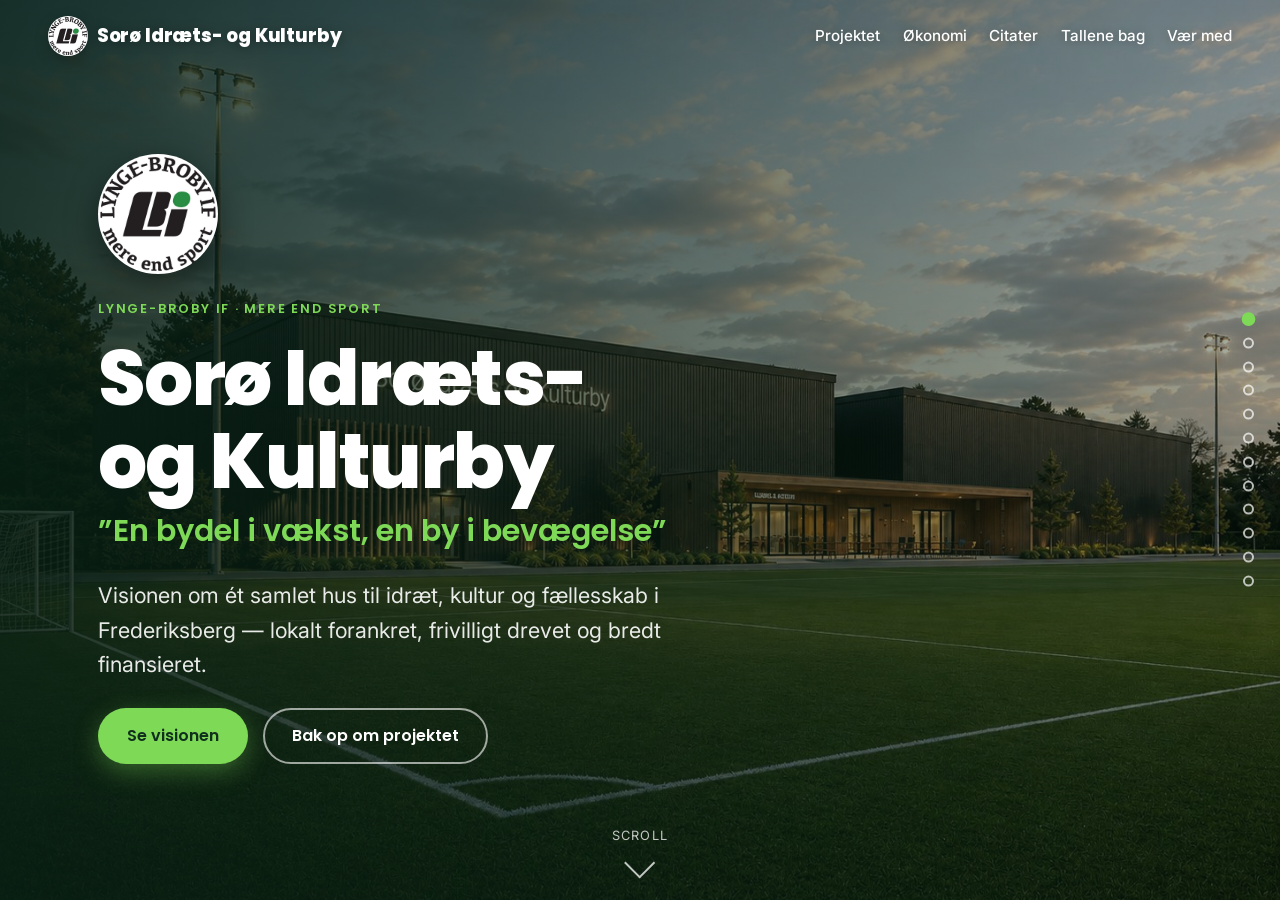
==== commit b9bc5ed5: "Tilføj renderinger som baggrunde + LBI-logo - Hero, Projektet, Mere end padel og Kontakt har nu rend" ====
--- a/index.html
+++ b/index.html
@@ -22,7 +22,7 @@
 
   <!-- ============ TOP-BAR ============ -->
   <div class="topbar">
-    <a href="index.html" class="brand"><span class="mark">SIKB</span>Sorø Idræts- og Kulturby</a>
+    <a href="index.html" class="brand"><img class="logo-img" src="assets/images/lbi-logo.jpg" alt="Lynge-Broby IF">Sorø Idræts- og Kulturby</a>
     <nav class="top-links" aria-label="Genveje">
       <a href="#slide-projektet">Projektet</a>
       <a href="#slide-oekonomi">Økonomi</a>
@@ -39,8 +39,9 @@
   <main class="deck" id="deck">
 
     <!-- 1 · HERO -->
-    <section class="slide slide-dark hero-slide" id="slide-hero" data-label="Forside">
-      <div class="container">
+    <section class="slide slide-dark slide-bg hero-slide" id="slide-hero" data-label="Forside" style="background-image:url('assets/images/hero-exterior.jpg')">
+      <div class="container">
+        <img class="hero-logo reveal" src="assets/images/lbi-logo.jpg" alt="Lynge-Broby IF — mere end sport" />
         <span class="kicker reveal">Lynge-Broby IF · Mere end sport</span>
         <h1 class="reveal d1">Sorø Idræts-<br>og Kulturby</h1>
         <p class="hero-tagline reveal d2">”En bydel i vækst, en by i bevægelse”</p>
@@ -70,7 +71,7 @@
     </section>
 
     <!-- 3 · PROJEKTET -->
-    <section class="slide slide-deep" id="slide-projektet" data-label="Projektet">
+    <section class="slide slide-deep slide-bg" id="slide-projektet" data-label="Projektet" style="background-image:url('assets/images/multihal.jpg')">
       <div class="container">
         <span class="kicker reveal">Projektet</span>
         <h2 class="reveal d1">Ca. 2.900 m² under ét tag</h2>
@@ -113,15 +114,15 @@
           <p class="slide-lead reveal d2">Stemningsbilleder af, hvordan huset kan tage sig ud — med café og ophold ud mod fodboldbanerne. Det endelige udtryk fastlægges i projekteringen.</p>
         </div>
         <div class="grid-cards">
-          <figure class="figure reveal d2"><div class="placeholder">Rendering 1<span>assets/images/render-1.jpg</span></div></figure>
-          <figure class="figure reveal d3"><div class="placeholder">Rendering 2<span>assets/images/render-2.jpg</span></div></figure>
-          <figure class="figure reveal d4"><div class="placeholder">Rendering 3<span>assets/images/render-3.jpg</span></div></figure>
+          <figure class="figure reveal d2"><img src="assets/images/hero-exterior.jpg" alt="Sorø Idræts- og Kulturby set udefra i skumringen" loading="lazy"><figcaption>Huset udefra, mod fodboldbanerne</figcaption></figure>
+          <figure class="figure reveal d3"><img src="assets/images/cafe-lounge.jpg" alt="Café og lounge med udsigt til padelbanerne" loading="lazy"><figcaption>Café &amp; lounge ved padelbanerne</figcaption></figure>
+          <figure class="figure reveal d4"><img src="assets/images/multihal.jpg" alt="Multihallen indefra" loading="lazy"><figcaption>Multihallen</figcaption></figure>
         </div>
       </div>
     </section>
 
     <!-- 6 · MERE END PADEL -->
-    <section class="slide slide-light" id="slide-indhold" data-label="Mere end padel">
+    <section class="slide slide-deep slide-bg" id="slide-indhold" data-label="Mere end padel" style="background-image:url('assets/images/cafe-lounge.jpg')">
       <div class="container">
         <span class="kicker reveal">Mere end padel</span>
         <h2 class="reveal d1">Et hus for hele foreningslivet</h2>
@@ -220,7 +221,7 @@
     </section>
 
     <!-- 12 · KONTAKT / CTA -->
-    <section class="slide slide-dark" id="slide-kontakt" data-label="Vær med">
+    <section class="slide slide-dark slide-bg" id="slide-kontakt" data-label="Vær med" style="background-image:url('assets/images/hero-exterior.jpg')">
       <div class="container">
         <div class="cta-center">
           <span class="kicker reveal">Fællesskab bærer projektet</span>
--- a/css/style.css
+++ b/css/style.css
@@ -91,6 +91,18 @@
   background: var(--lime); color: #10301d;
   box-shadow: 0 4px 14px rgba(0,0,0,.25);
 }
+/* LBI-logo (cirkulær badge) */
+.brand .logo-img {
+  width: 40px; height: 40px; border-radius: 50%;
+  background: #fff; object-fit: cover;
+  box-shadow: 0 4px 14px rgba(0,0,0,.25);
+}
+.hero-logo {
+  width: clamp(76px, 11vw, 120px); height: auto; border-radius: 50%;
+  background:#fff; box-shadow: 0 10px 34px rgba(0,0,0,.45);
+  margin-bottom: 1.3rem;
+}
+.footer-logo { width: 64px; height:64px; border-radius:50%; background:#fff; object-fit:cover; margin-bottom:.8rem; }
 /* På lyse slides gøres top-bar mørk via .is-light-active på body */
 body.topbar-dark .brand { color: var(--ink); text-shadow: none; }
 body.topbar-dark .top-links a { color: var(--ink); }
@@ -146,12 +158,28 @@
 .slide-alt   { background: var(--bg-alt); color: var(--ink); }
 .slide-dark h1,.slide-dark h2,.slide-dark h3,.slide-deep h1,.slide-deep h2,.slide-deep h3 { color: #fff; }
 
-/* Prikmønster-dekoration på mørke slides */
-.slide-dark::after, .slide-deep::after {
+/* Prikmønster-dekoration på mørke slides (ikke på billed-slides) */
+.slide-dark:not(.slide-bg)::after, .slide-deep:not(.slide-bg)::after {
   content:""; position:absolute; inset:0; pointer-events:none;
   background-image: radial-gradient(rgba(255,255,255,.09) 1.5px, transparent 1.5px);
   background-size: 30px 30px; opacity:.5;
 }
+
+/* ---------- Baggrundsbillede-slides ---------- */
+.slide-bg {
+  color: #fff;
+  background-size: cover; background-position: center; background-repeat: no-repeat;
+}
+.slide-bg::before {
+  content:""; position:absolute; inset:0; z-index:0; pointer-events:none;
+  background: linear-gradient(180deg, rgba(10,44,28,.55) 0%, rgba(9,34,22,.82) 100%);
+}
+/* Hero: mørkere i venstre side, så teksten står skarpt */
+.slide-bg.hero-slide::before {
+  background: linear-gradient(90deg, rgba(8,32,20,.86) 0%, rgba(8,32,20,.55) 55%, rgba(8,32,20,.35) 100%);
+}
+.slide-bg h1,.slide-bg h2,.slide-bg h3 { color:#fff; }
+.slide-bg .kicker { color: var(--lime); }
 .slide > .container { position: relative; z-index: 1; width: 100%; }
 
 /* Etiket / kicker over overskrifter */
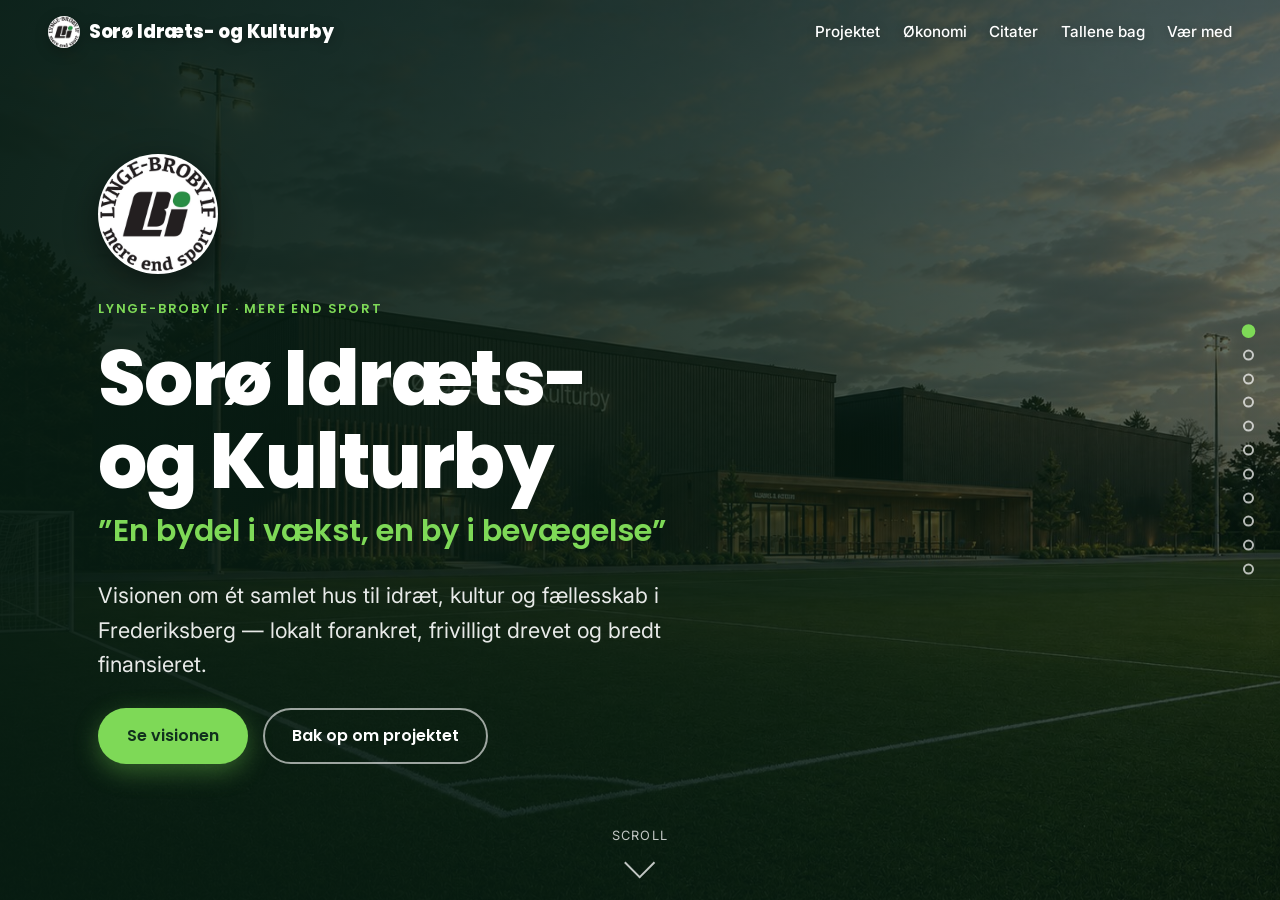
==== commit 3728aba0: "Fix: billeder gentages ikke, mere fadet, mindre logo - Fjernet visualiserings-galleriet (grid af 'ti" ====
--- a/index.html
+++ b/index.html
@@ -105,23 +105,7 @@
       </div>
     </section>
 
-    <!-- 5 · VISUALISERING -->
-    <section class="slide slide-deep" id="slide-visualisering" data-label="Visualisering">
-      <div class="container">
-        <div class="section-head">
-          <span class="kicker reveal">Sådan kommer det til at se ud</span>
-          <h2 class="reveal d1">Visualisering af huset</h2>
-          <p class="slide-lead reveal d2">Stemningsbilleder af, hvordan huset kan tage sig ud — med café og ophold ud mod fodboldbanerne. Det endelige udtryk fastlægges i projekteringen.</p>
-        </div>
-        <div class="grid-cards">
-          <figure class="figure reveal d2"><img src="assets/images/hero-exterior.jpg" alt="Sorø Idræts- og Kulturby set udefra i skumringen" loading="lazy"><figcaption>Huset udefra, mod fodboldbanerne</figcaption></figure>
-          <figure class="figure reveal d3"><img src="assets/images/cafe-lounge.jpg" alt="Café og lounge med udsigt til padelbanerne" loading="lazy"><figcaption>Café &amp; lounge ved padelbanerne</figcaption></figure>
-          <figure class="figure reveal d4"><img src="assets/images/multihal.jpg" alt="Multihallen indefra" loading="lazy"><figcaption>Multihallen</figcaption></figure>
-        </div>
-      </div>
-    </section>
-
-    <!-- 6 · MERE END PADEL -->
+    <!-- MERE END PADEL -->
     <section class="slide slide-deep slide-bg" id="slide-indhold" data-label="Mere end padel" style="background-image:url('assets/images/cafe-lounge.jpg')">
       <div class="container">
         <span class="kicker reveal">Mere end padel</span>
@@ -220,8 +204,8 @@
       </div>
     </section>
 
-    <!-- 12 · KONTAKT / CTA -->
-    <section class="slide slide-dark slide-bg" id="slide-kontakt" data-label="Vær med" style="background-image:url('assets/images/hero-exterior.jpg')">
+    <!-- KONTAKT / CTA -->
+    <section class="slide slide-dark" id="slide-kontakt" data-label="Vær med">
       <div class="container">
         <div class="cta-center">
           <span class="kicker reveal">Fællesskab bærer projektet</span>
--- a/css/style.css
+++ b/css/style.css
@@ -91,10 +91,10 @@
   background: var(--lime); color: #10301d;
   box-shadow: 0 4px 14px rgba(0,0,0,.25);
 }
-/* LBI-logo (cirkulær badge) */
+/* LBI-logo (cirkulær badge) — skaleret til menuhøjden */
 .brand .logo-img {
-  width: 40px; height: 40px; border-radius: 50%;
-  background: #fff; object-fit: cover;
+  width: 32px; height: 32px; border-radius: 50%;
+  background: #fff; object-fit: cover; flex: 0 0 auto;
   box-shadow: 0 4px 14px rgba(0,0,0,.25);
 }
 .hero-logo {
@@ -166,17 +166,22 @@
 }
 
 /* ---------- Baggrundsbillede-slides ---------- */
-.slide-bg {
+/* Højere specificitet end .slide-deep/.slide-dark, så cover ALTID vinder (ingen tiling) */
+.slide.slide-bg {
   color: #fff;
-  background-size: cover; background-position: center; background-repeat: no-repeat;
+  background-size: cover;
+  background-position: center center;
+  background-repeat: no-repeat;
+  background-attachment: scroll;
 }
 .slide-bg::before {
   content:""; position:absolute; inset:0; z-index:0; pointer-events:none;
-  background: linear-gradient(180deg, rgba(10,44,28,.55) 0%, rgba(9,34,22,.82) 100%);
+  /* Kraftigt overlay — billedet er et diskret, fadet stemningslag bag teksten */
+  background: linear-gradient(180deg, rgba(9,38,24,.86) 0%, rgba(7,28,18,.95) 100%);
 }
 /* Hero: mørkere i venstre side, så teksten står skarpt */
 .slide-bg.hero-slide::before {
-  background: linear-gradient(90deg, rgba(8,32,20,.86) 0%, rgba(8,32,20,.55) 55%, rgba(8,32,20,.35) 100%);
+  background: linear-gradient(90deg, rgba(7,28,18,.94) 0%, rgba(7,28,18,.80) 55%, rgba(7,28,18,.62) 100%);
 }
 .slide-bg h1,.slide-bg h2,.slide-bg h3 { color:#fff; }
 .slide-bg .kicker { color: var(--lime); }
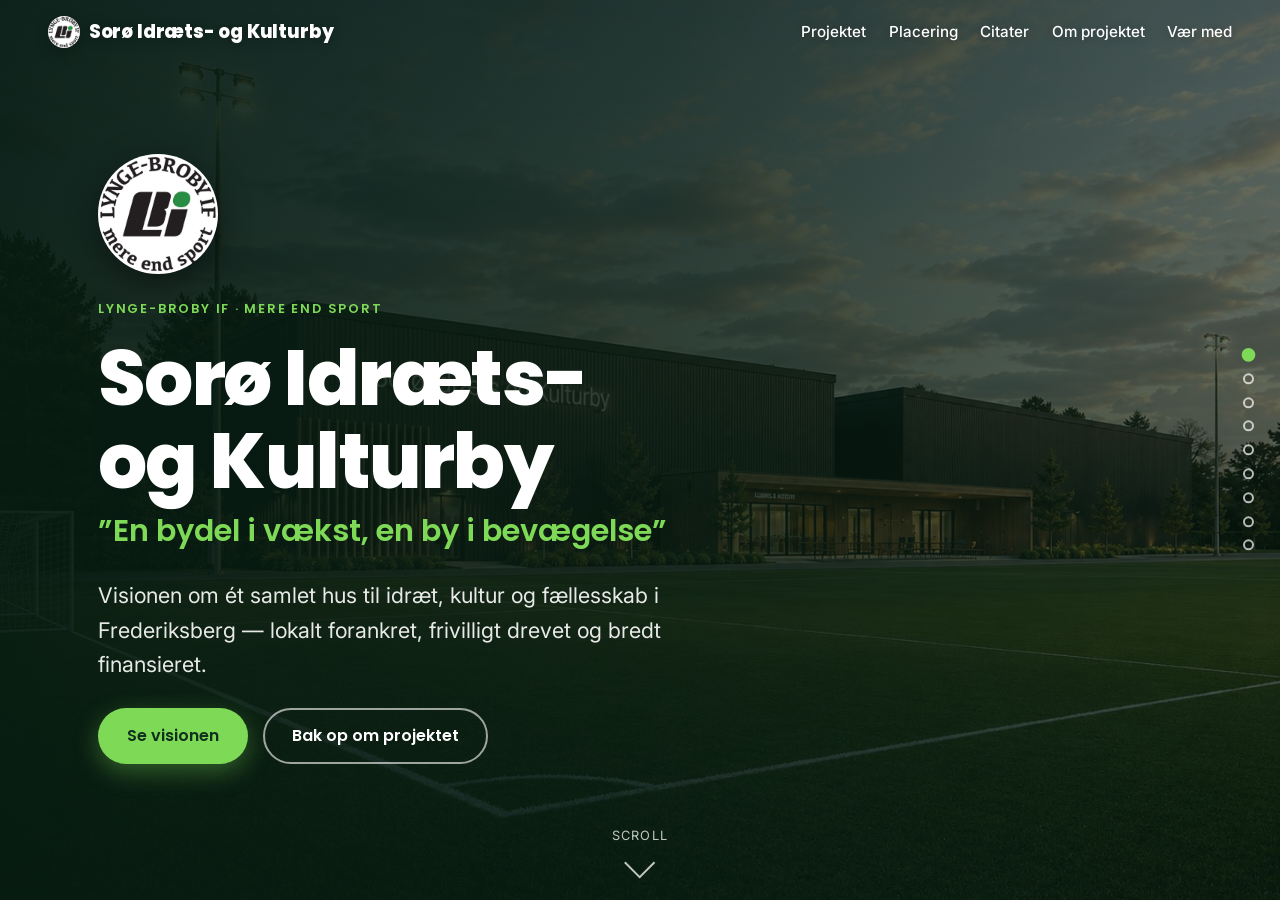
==== commit 97813121: "Kort på Placering, situationsplan på Tre spor, fjern Økonomi/Køreplan - Luftfoto (kort.jpg) på Place" ====
--- a/index.html
+++ b/index.html
@@ -25,9 +25,9 @@
     <a href="index.html" class="brand"><img class="logo-img" src="assets/images/lbi-logo.jpg" alt="Lynge-Broby IF">Sorø Idræts- og Kulturby</a>
     <nav class="top-links" aria-label="Genveje">
       <a href="#slide-projektet">Projektet</a>
-      <a href="#slide-oekonomi">Økonomi</a>
+      <a href="#slide-placering">Placering</a>
       <a href="#slide-citater">Citater</a>
-      <a href="oekonomi.html">Tallene bag</a>
+      <a href="om.html">Om projektet</a>
       <a href="#slide-kontakt">Vær med</a>
     </nav>
   </div>
@@ -98,8 +98,8 @@
             <p class="reveal d3">Det bevarer kunstgræs- og fodboldbanerne og giver plads til en samlet sportsby på sigt.</p>
           </div>
           <figure class="figure reveal d2">
-            <!-- Erstat med kort eller foto: <img src="assets/images/placering.jpg" alt="Placering på Dyhr Park"> -->
-            <div class="placeholder">Kort / luftfoto<span>assets/images/placering.jpg</span></div>
+            <img src="assets/images/kort.jpg" alt="Luftfoto af Dyhr Park med placeringen ved den eksisterende hal og fodboldbaner" loading="lazy">
+            <figcaption>Dyhr Park, Frederiksberg — ved den eksisterende hal og fodboldbanerne</figcaption>
           </figure>
         </div>
       </div>
@@ -129,7 +129,7 @@
     </section>
 
     <!-- 7 · TRE SPOR -->
-    <section class="slide slide-alt" id="slide-spor" data-label="Tre spor">
+    <section class="slide slide-deep slide-bg" id="slide-spor" data-label="Tre spor" style="background-image:url('assets/images/situationsplan.jpg')">
       <div class="container">
         <span class="kicker reveal">Projektets indhold</span>
         <h2 class="reveal d1">Tre spor, der aktiverer borgerne</h2>
@@ -154,37 +154,7 @@
       </div>
     </section>
 
-    <!-- 9 · ØKONOMI -->
-    <section class="slide slide-light" id="slide-oekonomi" data-label="Økonomi">
-      <div class="container">
-        <span class="kicker reveal">Det korte budskab</span>
-        <h2 class="reveal d1">Finansieret bredt — medfinansiering, ikke byrde</h2>
-        <p class="slide-lead reveal d2">Samlet anlægsbudget: <strong data-count="34.8" data-suffix=" mio. kr." data-dec="1">34,8 mio. kr.</strong> ekskl. moms — arkitekt-gennemgået.</p>
-        <div class="finance" id="finance">
-          <div class="fin-row reveal d2"><div class="fin-top"><span>Kommunalt anlægstilskud</span><small>20 mio. kr.</small></div><div class="fin-bar"><span data-pct="57"></span></div></div>
-          <div class="fin-row reveal d3"><div class="fin-top"><span>Lån — Kommunekredit (m. garanti)</span><small>8,8 mio. kr.</small></div><div class="fin-bar"><span data-pct="25"></span></div></div>
-          <div class="fin-row reveal d3"><div class="fin-top"><span>Fondsmidler &amp; private</span><small>3 mio. kr.</small></div><div class="fin-bar"><span data-pct="9"></span></div></div>
-          <div class="fin-row reveal d4"><div class="fin-top"><span>LBI egenfinansiering</span><small>3 mio. kr.</small></div><div class="fin-bar"><span data-pct="9"></span></div></div>
-        </div>
-        <p class="reveal d4" style="margin-top:1.4rem;"><a class="btn btn-solid" href="oekonomi.html">Se alle tallene bag →</a></p>
-      </div>
-    </section>
-
-    <!-- 10 · KØREPLAN -->
-    <section class="slide slide-deep" id="slide-koreplan" data-label="Køreplan">
-      <div class="container">
-        <span class="kicker reveal">Køreplan</span>
-        <h2 class="reveal d1">Vejen mod en politisk beslutning</h2>
-        <div class="timeline">
-          <div class="tl-step reveal d2" data-step="1"><h3>Nu → sommer 2026</h3><p>Færdiggøre materiale og afklare moms, forsyning og garanti med kommunen.</p></div>
-          <div class="tl-step reveal d2" data-step="2"><h3>Efterår 2026</h3><p>Politisk dialog, opbakning på tværs af partierne og en hensigtserklæring.</p></div>
-          <div class="tl-step reveal d3" data-step="3"><h3>Budget 2027</h3><p>Projektet prioriteres i budget 2027, der vedtages i oktober 2026.</p></div>
-          <div class="tl-step reveal d4" data-step="4"><h3>2027 og frem</h3><p>Lokalplan, fondsansøgninger og opstart på delprojekterne.</p></div>
-        </div>
-      </div>
-    </section>
-
-    <!-- 11 · CITATER -->
+    <!-- CITATER -->
     <section class="slide slide-alt" id="slide-citater" data-label="Citater">
       <div class="container">
         <div class="section-head">
